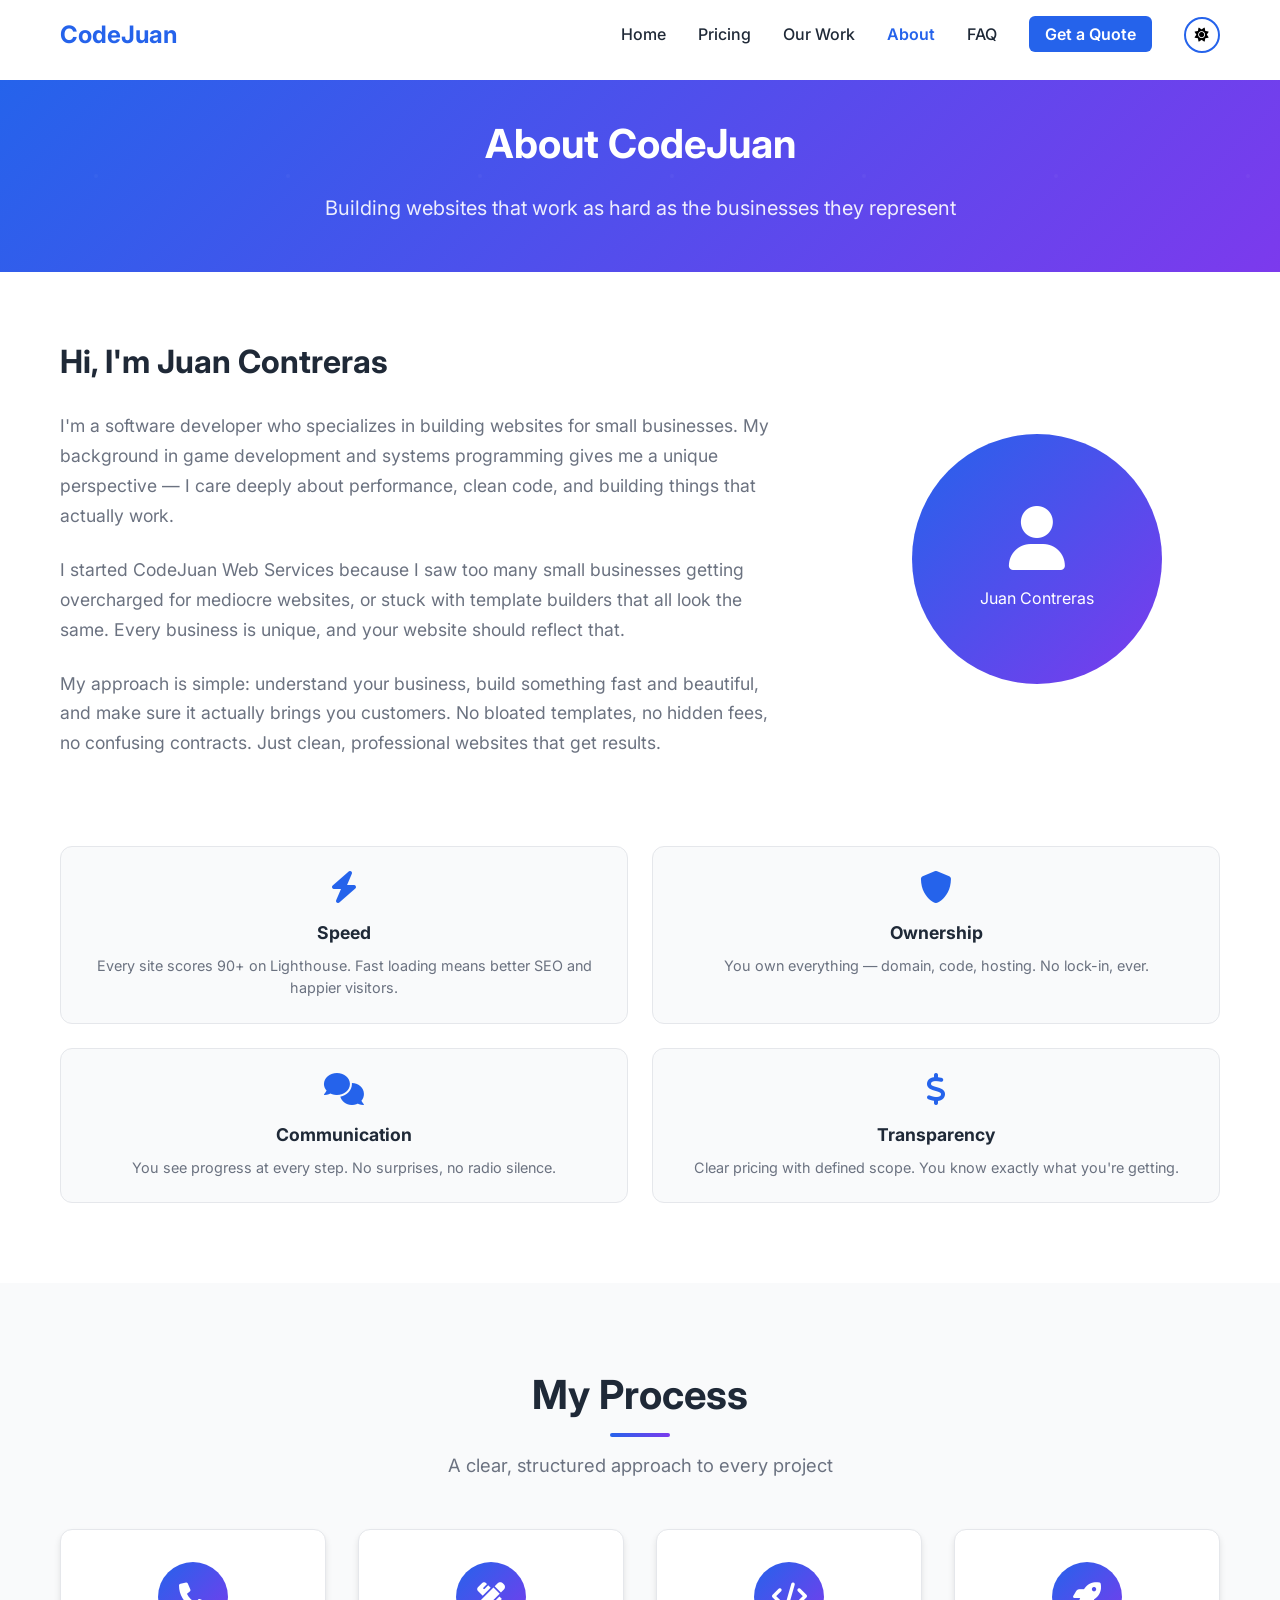
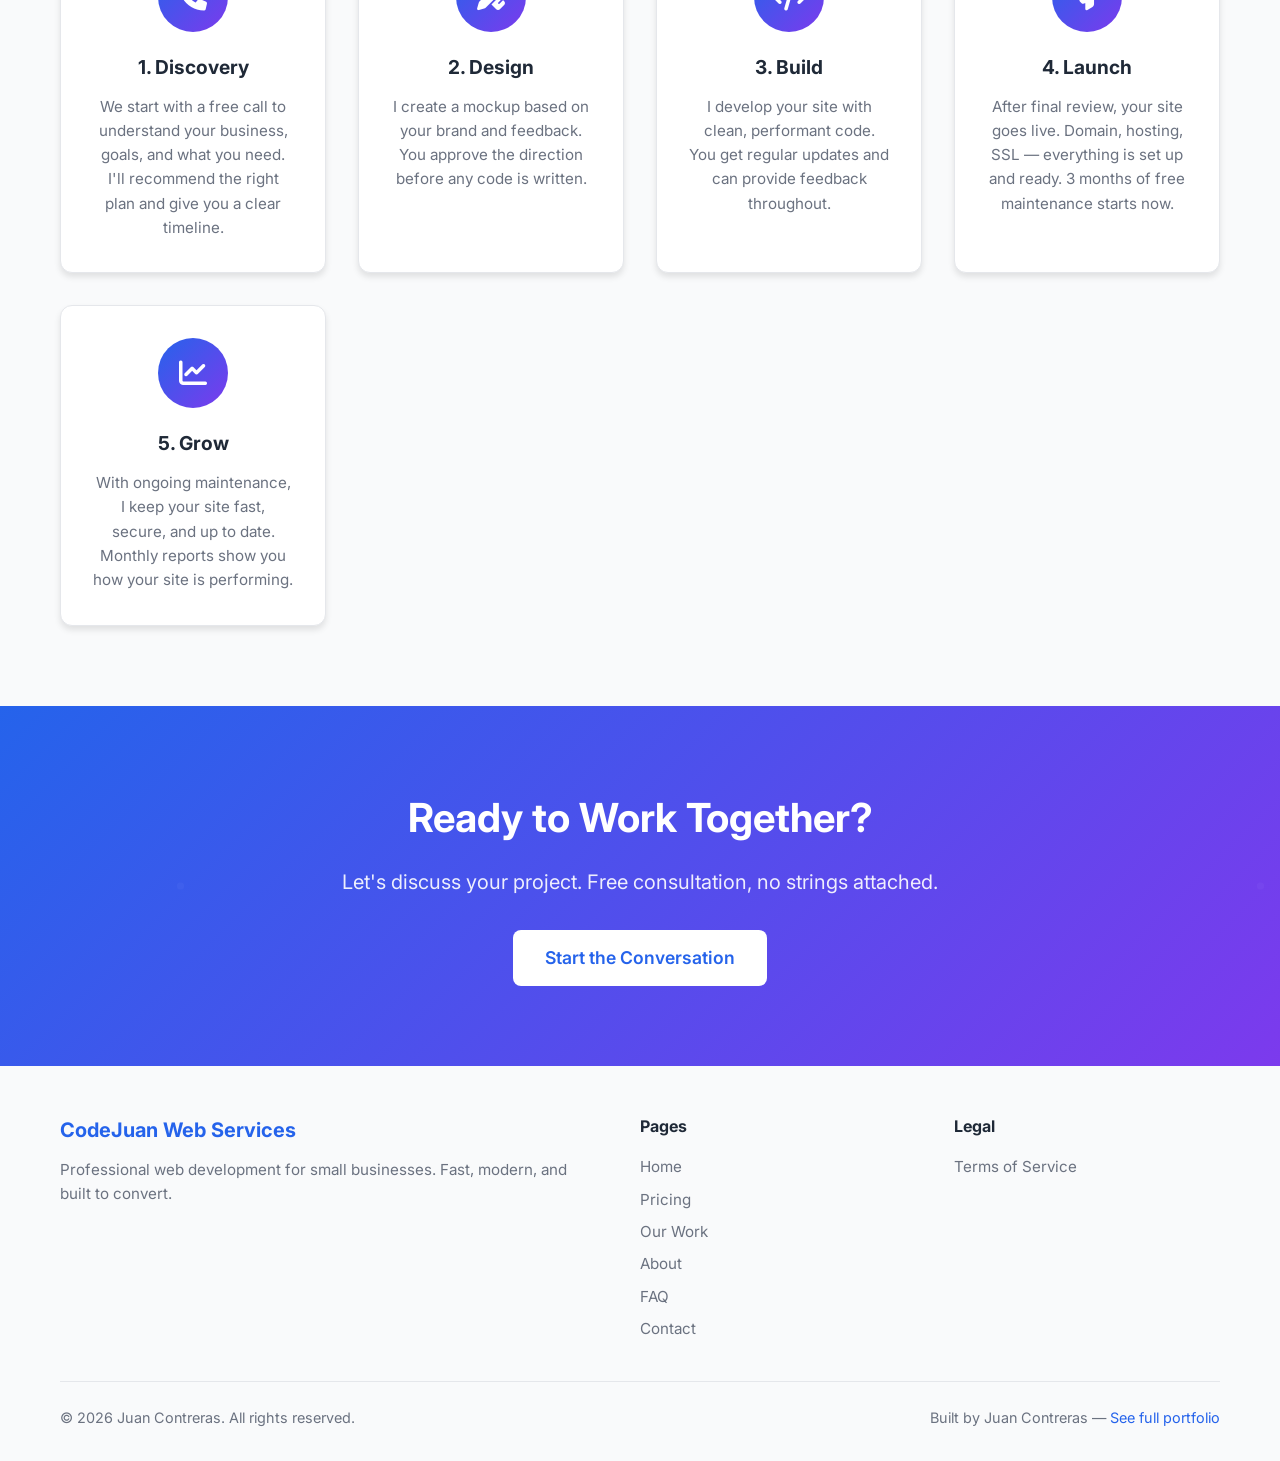
==== about.html @ 4781a5bd "Initial business site: homepage, pricing, work, about, FAQ, contact, terms" ====
<!DOCTYPE html>
<html lang="en">

<head>
    <meta charset="UTF-8">
    <meta name="viewport" content="width=device-width, initial-scale=1.0">
    <title>About - CodeJuan Web Services</title>
    <meta name="description"
        content="Learn about CodeJuan Web Services. Professional web development for small businesses, built with care by Juan Contreras.">

    <link rel="canonical" href="https://services.codejuan.com/about.html">

    <meta property="og:title" content="About - CodeJuan Web Services">
    <meta property="og:description"
        content="Professional web development for small businesses, built with care.">
    <meta property="og:type" content="website">
    <meta property="og:url" content="https://services.codejuan.com/about.html">

    <link rel="stylesheet" href="styles.css">
    <link href="https://fonts.googleapis.com/css2?family=Inter:wght@300;400;500;600;700&display=swap" rel="stylesheet">
    <link rel="stylesheet" href="https://cdnjs.cloudflare.com/ajax/libs/font-awesome/6.0.0/css/all.min.css">
</head>

<body>
    <div class="main-content">
        <!-- Navigation -->
        <nav class="navbar">
            <div class="nav-container">
                <div class="nav-logo">
                    <a href="index.html">CodeJuan</a>
                </div>
                <ul class="nav-menu">
                    <li><a href="index.html" class="nav-link">Home</a></li>
                    <li><a href="pricing.html" class="nav-link">Pricing</a></li>
                    <li><a href="work.html" class="nav-link">Our Work</a></li>
                    <li><a href="about.html" class="nav-link">About</a></li>
                    <li><a href="faq.html" class="nav-link">FAQ</a></li>
                    <li><a href="contact.html" class="nav-link cta-button">Get a Quote</a></li>
                    <li>
                        <div class="theme-selector">
                            <button id="theme-toggle" class="theme-toggle" onclick="toggleTheme()">
                                <i class="fas fa-sun"></i>
                                <i class="fas fa-moon"></i>
                            </button>
                        </div>
                    </li>
                </ul>
                <div class="hamburger">
                    <span class="bar"></span>
                    <span class="bar"></span>
                    <span class="bar"></span>
                </div>
            </div>
        </nav>

        <!-- Hero -->
        <section class="pricing-hero">
            <div class="container">
                <h1 class="pricing-hero-title">About CodeJuan</h1>
                <p class="pricing-hero-subtitle">Building websites that work as hard as the businesses they represent
                </p>
            </div>
        </section>

        <!-- About -->
        <section class="about-section" style="padding-top: 4rem;">
            <div class="container">
                <div class="about-content">
                    <div class="about-text">
                        <h2 style="color: var(--text-color); font-size: 2rem; margin-bottom: 1.5rem;">Hi, I'm Juan
                            Contreras</h2>
                        <p>
                            I'm a software developer who specializes in building websites for small businesses. My
                            background in game development and systems programming gives me a unique perspective &mdash;
                            I care deeply about performance, clean code, and building things that actually work.
                        </p>
                        <p>
                            I started CodeJuan Web Services because I saw too many small businesses getting overcharged
                            for mediocre websites, or stuck with template builders that all look the same. Every business
                            is unique, and your website should reflect that.
                        </p>
                        <p>
                            My approach is simple: understand your business, build something fast and beautiful, and make
                            sure it actually brings you customers. No bloated templates, no hidden fees, no confusing
                            contracts. Just clean, professional websites that get results.
                        </p>
                    </div>
                    <div class="about-image-area">
                        <div class="about-photo">
                            <i class="fas fa-user"></i>
                            <p>Juan Contreras</p>
                        </div>
                    </div>
                </div>

                <!-- Values -->
                <div class="about-values" style="margin-top: 4rem;">
                    <div class="value-card animate-in">
                        <i class="fas fa-bolt"></i>
                        <h4>Speed</h4>
                        <p>Every site scores 90+ on Lighthouse. Fast loading means better SEO and happier visitors.</p>
                    </div>
                    <div class="value-card animate-in">
                        <i class="fas fa-shield-alt"></i>
                        <h4>Ownership</h4>
                        <p>You own everything &mdash; domain, code, hosting. No lock-in, ever.</p>
                    </div>
                    <div class="value-card animate-in">
                        <i class="fas fa-comments"></i>
                        <h4>Communication</h4>
                        <p>You see progress at every step. No surprises, no radio silence.</p>
                    </div>
                    <div class="value-card animate-in">
                        <i class="fas fa-dollar-sign"></i>
                        <h4>Transparency</h4>
                        <p>Clear pricing with defined scope. You know exactly what you're getting.</p>
                    </div>
                </div>
            </div>
        </section>

        <!-- Process -->
        <section class="process-section">
            <div class="container">
                <h2 class="section-title">My Process</h2>
                <p class="section-subtitle">A clear, structured approach to every project</p>

                <div class="process-grid">
                    <div class="process-step animate-in">
                        <div class="step-icon"><i class="fas fa-phone"></i></div>
                        <h3>1. Discovery</h3>
                        <p>We start with a free call to understand your business, goals, and what you need. I'll
                            recommend the right plan and give you a clear timeline.</p>
                    </div>
                    <div class="process-step animate-in">
                        <div class="step-icon"><i class="fas fa-pencil-ruler"></i></div>
                        <h3>2. Design</h3>
                        <p>I create a mockup based on your brand and feedback. You approve the direction before any code
                            is written.</p>
                    </div>
                    <div class="process-step animate-in">
                        <div class="step-icon"><i class="fas fa-code"></i></div>
                        <h3>3. Build</h3>
                        <p>I develop your site with clean, performant code. You get regular updates and can provide
                            feedback throughout.</p>
                    </div>
                    <div class="process-step animate-in">
                        <div class="step-icon"><i class="fas fa-rocket"></i></div>
                        <h3>4. Launch</h3>
                        <p>After final review, your site goes live. Domain, hosting, SSL &mdash; everything is set up
                            and ready. 3 months of free maintenance starts now.</p>
                    </div>
                    <div class="process-step animate-in">
                        <div class="step-icon"><i class="fas fa-chart-line"></i></div>
                        <h3>5. Grow</h3>
                        <p>With ongoing maintenance, I keep your site fast, secure, and up to date. Monthly reports show
                            you how your site is performing.</p>
                    </div>
                </div>
            </div>
        </section>

        <!-- CTA -->
        <section class="cta-section">
            <div class="container">
                <h2>Ready to Work Together?</h2>
                <p>Let's discuss your project. Free consultation, no strings attached.</p>
                <a href="contact.html" class="btn btn-large">Start the Conversation</a>
            </div>
        </section>
    </div>

    <!-- Footer -->
    <footer class="footer">
        <div class="container">
            <div class="footer-grid">
                <div class="footer-brand">
                    <h3>CodeJuan Web Services</h3>
                    <p>Professional web development for small businesses. Fast, modern, and built to convert.</p>
                </div>
                <div class="footer-links">
                    <h4>Pages</h4>
                    <a href="index.html">Home</a>
                    <a href="pricing.html">Pricing</a>
                    <a href="work.html">Our Work</a>
                    <a href="about.html">About</a>
                    <a href="faq.html">FAQ</a>
                    <a href="contact.html">Contact</a>
                </div>
                <div class="footer-links">
                    <h4>Legal</h4>
                    <a href="terms.html">Terms of Service</a>
                </div>
            </div>
            <div class="footer-bottom">
                <p>&copy; 2026 Juan Contreras. All rights reserved.</p>
                <p>Built by Juan Contreras &mdash; <a href="https://codejuan.com" target="_blank">See full
                        portfolio</a></p>
            </div>
        </div>
    </footer>

    <script src="script.js"></script>
</body>

</html>
---- styles.css ----
/* CSS Variables for Theme System */
:root {
    /* Light Theme (Default) */
    --bg-color: #ffffff;
    --bg-color-rgb: 255, 255, 255;
    --text-color: #1f2937;
    --text-light: #6b7280;
    --card-bg: #f9fafb;
    --border-color: #e5e7eb;
    --shadow: rgba(0, 0, 0, 0.1);

    --primary-color: #2563eb;
    --primary-color-rgb: 37, 99, 235;
    --secondary-color: #7c3aed;
    --secondary-color-rgb: 124, 58, 237;
    --hero-bg: linear-gradient(135deg, var(--primary-color), var(--secondary-color));
}

/* Dark Theme */
[data-theme="dark"] {
    --bg-color: #111827;
    --bg-color-rgb: 17, 24, 39;
    --text-color: #f9fafb;
    --text-light: #d1d5db;
    --card-bg: #1f2937;
    --border-color: #374151;
    --shadow: rgba(0, 0, 0, 0.3);

    --primary-color: #3b82f6;
    --primary-color-rgb: 59, 130, 246;
    --secondary-color: #8b5cf6;
    --secondary-color-rgb: 139, 92, 246;
    --hero-bg: linear-gradient(135deg, var(--primary-color), var(--secondary-color));
}

/* Reset and Base */
* {
    margin: 0;
    padding: 0;
    box-sizing: border-box;
}

html {
    scroll-behavior: smooth;
}

body {
    margin: 0;
    padding: 0;
    overflow-x: hidden;
    font-family: 'Inter', sans-serif;
    line-height: 1.6;
    color: var(--text-color);
    background-color: var(--bg-color);
    min-height: 100vh;
    display: flex;
    flex-direction: column;
    transition: background-color 0.3s ease, color 0.3s ease;
}

.main-content {
    flex: 1;
    display: flex;
    flex-direction: column;
}

.container {
    max-width: 1200px;
    margin: 0 auto;
    padding: 0 20px;
}

/* Navigation */
.navbar {
    position: fixed;
    top: 0;
    width: 100%;
    background: var(--bg-color) !important;
    backdrop-filter: blur(10px);
    z-index: 1000;
    padding: 1rem 0;
    transition: all 0.3s ease;
}

.navbar.scrolled {
    box-shadow: 0 2px 20px var(--shadow);
}

.nav-container {
    max-width: 1200px;
    margin: 0 auto;
    padding: 0 20px;
    display: flex;
    justify-content: space-between;
    align-items: center;
}

.nav-logo a {
    font-size: 1.5rem;
    font-weight: 700;
    color: var(--primary-color);
    text-decoration: none;
    transition: color 0.3s ease;
}

.nav-logo a:hover {
    opacity: 0.8;
}

.nav-menu {
    display: flex;
    list-style: none;
    gap: 2rem;
    align-items: center;
}

.nav-link {
    color: var(--text-color);
    text-decoration: none;
    font-weight: 500;
    transition: color 0.3s ease;
    position: relative;
}

.nav-link:hover {
    color: var(--primary-color);
}

.nav-link::after {
    content: '';
    position: absolute;
    width: 0;
    height: 2px;
    bottom: -5px;
    left: 0;
    background-color: var(--primary-color);
    transition: width 0.3s ease;
}

.nav-link:hover::after {
    width: 100%;
}

.nav-link.active {
    color: var(--primary-color);
    font-weight: 600;
}

.cta-button {
    background-color: var(--primary-color) !important;
    color: white !important;
    padding: 0.5rem 1rem !important;
    border-radius: 6px !important;
    font-weight: 600 !important;
    transition: all 0.3s ease !important;
}

.cta-button:hover {
    opacity: 0.9 !important;
    transform: translateY(-1px) !important;
}

.cta-button::after {
    display: none !important;
}

.hamburger {
    display: none;
    flex-direction: column;
    cursor: pointer;
}

.bar {
    width: 25px;
    height: 3px;
    background-color: var(--text-color);
    margin: 3px 0;
    transition: 0.3s;
}

/* Theme Toggle */
.theme-selector {
    position: relative;
}

.theme-toggle {
    background: none;
    border: 2px solid var(--primary-color);
    border-radius: 50%;
    width: 36px;
    height: 36px;
    display: flex;
    align-items: center;
    justify-content: center;
    cursor: pointer;
    transition: all 0.3s ease;
    position: relative;
    overflow: hidden;
}

.theme-toggle:hover {
    background: var(--primary-color);
    color: white;
    transform: scale(1.1);
}

.theme-toggle i {
    position: absolute;
    transition: all 0.3s ease;
    font-size: 14px;
}

.theme-toggle .fa-sun { opacity: 1; }
.theme-toggle .fa-moon { opacity: 0; }

[data-theme="dark"] .theme-toggle .fa-sun { opacity: 0; }
[data-theme="dark"] .theme-toggle .fa-moon { opacity: 1; }

/* Buttons */
.btn {
    padding: 12px 24px;
    border-radius: 8px;
    text-decoration: none;
    font-weight: 600;
    transition: all 0.3s ease;
    display: inline-block;
    border: 2px solid transparent;
    cursor: pointer;
    font-size: 1rem;
}

.btn-primary {
    background-color: var(--primary-color);
    color: white;
}

.btn-primary:hover {
    opacity: 0.9;
    transform: translateY(-2px);
    box-shadow: 0 10px 25px rgba(var(--primary-color-rgb), 0.3);
}

.btn-secondary {
    background-color: transparent;
    color: white;
    border-color: white;
}

.btn-secondary:hover {
    background-color: white;
    color: #1f2937;
    transform: translateY(-2px);
}

.btn-outline {
    background-color: transparent;
    color: var(--primary-color);
    border: 2px solid var(--primary-color);
}

.btn-outline:hover {
    background-color: var(--primary-color);
    color: white;
}

.btn-large {
    padding: 16px 32px;
    font-size: 1.1rem;
}

/* Hero Section */
.hero {
    background: var(--hero-bg);
    color: white;
    padding: 140px 0 100px 0;
    min-height: 80vh;
    display: flex;
    align-items: center;
    position: relative;
    overflow: hidden;
}

.hero::before {
    content: '';
    position: absolute;
    top: 0;
    left: 0;
    right: 0;
    bottom: 0;
    background: url('data:image/svg+xml,<svg xmlns="http://www.w3.org/2000/svg" viewBox="0 0 100 100"><defs><pattern id="grain" width="100" height="100" patternUnits="userSpaceOnUse"><circle cx="50" cy="50" r="1" fill="white" opacity="0.1"/></pattern></defs><rect width="100" height="100" fill="url(%23grain)"/></svg>');
    opacity: 0.3;
}

.hero-container {
    max-width: 1200px;
    margin: 0 auto;
    padding: 0 20px;
    display: grid;
    grid-template-columns: 1fr 1fr;
    gap: 4rem;
    align-items: center;
    position: relative;
    z-index: 1;
}

.hero-title {
    font-size: 3.5rem;
    font-weight: 700;
    margin-bottom: 1rem;
    line-height: 1.2;
}

.hero-subtitle {
    font-size: 1.3rem;
    margin-bottom: 2rem;
    color: rgba(255, 255, 255, 0.9);
    line-height: 1.7;
}

.hero-buttons {
    display: flex;
    gap: 1rem;
    flex-wrap: wrap;
}

.hero-stats {
    display: flex;
    gap: 2rem;
    margin-top: 2rem;
}

.hero-stat {
    text-align: center;
}

.hero-stat .stat-number {
    font-size: 2rem;
    font-weight: 700;
    display: block;
}

.hero-stat .stat-label {
    font-size: 0.9rem;
    opacity: 0.8;
}

.hero-image {
    display: flex;
    justify-content: center;
    align-items: center;
}

.hero-visual {
    width: 350px;
    height: 250px;
    background: rgba(255, 255, 255, 0.1);
    border-radius: 16px;
    padding: 2rem;
    backdrop-filter: blur(10px);
    border: 1px solid rgba(255, 255, 255, 0.2);
    display: flex;
    flex-direction: column;
    justify-content: center;
    gap: 1rem;
}

.code-line {
    height: 4px;
    background: linear-gradient(90deg, #fbbf24, #f59e0b);
    border-radius: 2px;
    animation: codeTyping 2s ease-in-out infinite;
}

.code-line:nth-child(1) { width: 80%; animation-delay: 0s; }
.code-line:nth-child(2) { width: 60%; animation-delay: 0.5s; }
.code-line:nth-child(3) { width: 90%; animation-delay: 1s; }
.code-line:nth-child(4) { width: 70%; animation-delay: 1.5s; }

@keyframes codeTyping {
    0%, 100% { opacity: 0.3; }
    50% { opacity: 1; }
}

/* Section Styles */
section {
    padding: 5rem 0;
}

.section-title {
    font-size: 2.5rem;
    font-weight: 700;
    text-align: center;
    margin-bottom: 1rem;
    color: var(--text-color);
    position: relative;
}

.section-title::after {
    content: '';
    position: absolute;
    bottom: -10px;
    left: 50%;
    transform: translateX(-50%);
    width: 60px;
    height: 4px;
    background: linear-gradient(90deg, var(--primary-color), var(--secondary-color));
    border-radius: 2px;
}

.section-subtitle {
    text-align: center;
    font-size: 1.15rem;
    color: var(--text-light);
    margin-bottom: 3rem;
    max-width: 600px;
    margin-left: auto;
    margin-right: auto;
    margin-top: 1.5rem;
}

/* How It Works */
.how-it-works {
    background-color: var(--card-bg);
}

.steps-grid {
    display: grid;
    grid-template-columns: repeat(auto-fit, minmax(250px, 1fr));
    gap: 2rem;
    margin-top: 2rem;
}

.step {
    text-align: center;
    padding: 2rem;
    background: var(--bg-color);
    border-radius: 12px;
    border: 1px solid var(--border-color);
    box-shadow: 0 4px 6px var(--shadow);
    transition: transform 0.3s ease;
}

.step:hover {
    transform: translateY(-5px);
}

.step-number {
    width: 60px;
    height: 60px;
    background: linear-gradient(135deg, var(--primary-color), var(--secondary-color));
    color: white;
    border-radius: 50%;
    display: flex;
    align-items: center;
    justify-content: center;
    font-size: 1.5rem;
    font-weight: 700;
    margin: 0 auto 1rem;
}

.step h3 {
    color: var(--text-color);
    margin-bottom: 1rem;
    font-size: 1.25rem;
}

.step p {
    color: var(--text-light);
    line-height: 1.6;
}

/* Quick Pricing Overview */
.pricing-overview {
    background-color: var(--bg-color);
}

.pricing-cards {
    display: grid;
    grid-template-columns: repeat(auto-fit, minmax(280px, 1fr));
    gap: 2rem;
}

.pricing-card {
    background: var(--card-bg);
    border-radius: 16px;
    padding: 2rem;
    box-shadow: 0 4px 15px var(--shadow);
    border: 2px solid var(--border-color);
    transition: all 0.3s ease;
    position: relative;
    text-align: center;
}

.pricing-card:hover {
    transform: translateY(-5px);
    box-shadow: 0 15px 35px var(--shadow);
}

.pricing-card.featured {
    border-color: var(--primary-color);
    transform: scale(1.02);
}

.pricing-card.featured:hover {
    transform: scale(1.02) translateY(-5px);
}

.plan-badge {
    position: absolute;
    top: -12px;
    left: 50%;
    transform: translateX(-50%);
    background: var(--primary-color);
    color: white;
    padding: 0.4rem 1.25rem;
    border-radius: 25px;
    font-size: 0.85rem;
    font-weight: 600;
}

.pricing-card h3 {
    font-size: 1.5rem;
    font-weight: 700;
    color: var(--text-color);
    margin-bottom: 0.5rem;
}

.pricing-card .price {
    font-size: 2.5rem;
    font-weight: 700;
    color: var(--primary-color);
    margin-bottom: 0.25rem;
}

.pricing-card .price-note {
    font-size: 0.9rem;
    color: var(--text-light);
    margin-bottom: 1.5rem;
}

.pricing-card .features-list {
    list-style: none;
    padding: 0;
    margin: 0 0 2rem 0;
    text-align: left;
}

.pricing-card .features-list li {
    display: flex;
    align-items: flex-start;
    gap: 0.75rem;
    margin-bottom: 0.75rem;
    color: var(--text-light);
    line-height: 1.5;
    font-size: 0.95rem;
}

.pricing-card .features-list i {
    color: var(--primary-color);
    font-size: 0.875rem;
    margin-top: 0.2rem;
    flex-shrink: 0;
}

.pricing-card .btn {
    width: 100%;
    text-align: center;
}

.ownership-note {
    text-align: center;
    font-size: 0.95rem;
    color: var(--text-light);
    margin-top: 2rem;
    font-style: italic;
}

/* Testimonials */
.testimonials {
    background-color: var(--card-bg);
}

.testimonials-grid {
    display: grid;
    grid-template-columns: repeat(auto-fit, minmax(300px, 1fr));
    gap: 2rem;
}

.testimonial-card {
    background: var(--bg-color);
    padding: 2rem;
    border-radius: 12px;
    box-shadow: 0 4px 6px var(--shadow);
    border: 1px solid var(--border-color);
    transition: all 0.3s ease;
}

.testimonial-card:hover {
    transform: translateY(-5px);
    box-shadow: 0 20px 40px var(--shadow);
}

.testimonial-content {
    margin-bottom: 1.5rem;
}

.testimonial-content p {
    font-size: 1.05rem;
    line-height: 1.7;
    color: var(--text-light);
    font-style: italic;
    position: relative;
    padding-left: 1rem;
}

.testimonial-content p::before {
    content: '\201C';
    font-size: 3rem;
    color: var(--primary-color);
    position: absolute;
    top: -10px;
    left: -10px;
    font-family: serif;
}

.testimonial-author {
    display: flex;
    align-items: center;
    gap: 1rem;
}

.author-info h4 {
    color: var(--text-color);
    font-weight: 600;
    margin-bottom: 0.25rem;
}

.author-info span {
    color: var(--text-light);
    font-size: 0.9rem;
}

/* CTA Section */
.cta-section {
    background: var(--hero-bg);
    color: white;
    padding: 5rem 0;
    text-align: center;
    position: relative;
    overflow: hidden;
}

.cta-section::before {
    content: '';
    position: absolute;
    top: 0; left: 0; right: 0; bottom: 0;
    background: url('data:image/svg+xml,<svg xmlns="http://www.w3.org/2000/svg" viewBox="0 0 100 100"><defs><pattern id="grain" width="100" height="100" patternUnits="userSpaceOnUse"><circle cx="50" cy="50" r="1" fill="white" opacity="0.1"/></pattern></defs><rect width="100" height="100" fill="url(%23grain)"/></svg>');
    opacity: 0.3;
}

.cta-section .container {
    position: relative;
    z-index: 1;
}

.cta-section h2 {
    font-size: 2.5rem;
    font-weight: 700;
    margin-bottom: 1rem;
}

.cta-section p {
    font-size: 1.25rem;
    margin-bottom: 2rem;
    opacity: 0.9;
}

.cta-section .btn {
    background: white;
    color: var(--primary-color);
    border: none;
    font-size: 1.1rem;
    padding: 14px 32px;
}

.cta-section .btn:hover {
    background: rgba(255, 255, 255, 0.9);
    transform: translateY(-2px);
}

/* Projects Grid */
.projects-showcase {
    background-color: var(--bg-color);
}

.projects-grid {
    display: grid;
    grid-template-columns: repeat(auto-fit, minmax(350px, 1fr));
    gap: 2rem;
}

.project-card {
    background: var(--card-bg);
    border-radius: 12px;
    overflow: hidden;
    box-shadow: 0 4px 6px var(--shadow);
    transition: all 0.3s ease;
    border: 1px solid var(--border-color);
}

.project-card:hover {
    transform: translateY(-5px);
    box-shadow: 0 20px 40px var(--shadow);
}

.project-image {
    height: 200px;
    background: linear-gradient(135deg, var(--primary-color), var(--secondary-color));
    display: flex;
    align-items: center;
    justify-content: center;
}

.project-placeholder {
    color: white;
    font-size: 3rem;
}

.project-content {
    padding: 1.5rem;
}

.project-title {
    font-size: 1.5rem;
    font-weight: 600;
    margin-bottom: 1rem;
    color: var(--text-color);
}

.project-description {
    color: var(--text-light);
    margin-bottom: 1.5rem;
    line-height: 1.6;
}

.project-tech {
    display: flex;
    flex-wrap: wrap;
    gap: 0.5rem;
    margin-bottom: 1.5rem;
}

.tech-tag {
    background-color: var(--bg-color);
    color: var(--primary-color);
    padding: 0.25rem 0.75rem;
    border-radius: 20px;
    font-size: 0.875rem;
    font-weight: 500;
    border: 1px solid var(--border-color);
}

.project-links {
    display: flex;
    gap: 1rem;
}

.project-link {
    color: var(--primary-color);
    text-decoration: none;
    font-weight: 500;
    display: flex;
    align-items: center;
    gap: 0.5rem;
    transition: color 0.3s ease;
}

.project-link:hover {
    opacity: 0.8;
}

/* Contact Section */
.contact {
    background-color: var(--bg-color);
}

.contact-content {
    display: grid;
    grid-template-columns: 1fr 1fr;
    gap: 4rem;
}

.contact-info h3 {
    font-size: 1.5rem;
    font-weight: 600;
    margin-bottom: 1rem;
    color: var(--text-color);
}

.contact-info p {
    color: var(--text-light);
    margin-bottom: 2rem;
    line-height: 1.7;
}

.contact-methods {
    display: flex;
    flex-direction: column;
    gap: 1rem;
}

.contact-method {
    display: flex;
    align-items: center;
    gap: 1rem;
    padding: 1rem;
    background-color: var(--card-bg);
    border-radius: 8px;
    transition: all 0.3s ease;
}

.contact-method:hover {
    background-color: var(--border-color);
}

.contact-method i {
    font-size: 1.25rem;
    color: var(--primary-color);
    width: 24px;
}

.contact-method a {
    color: var(--primary-color);
    text-decoration: none;
}

.contact-method a:hover {
    text-decoration: underline;
}

.contact-form {
    background: var(--card-bg);
    padding: 2rem;
    border-radius: 12px;
    box-shadow: 0 4px 6px var(--shadow);
    border: 1px solid var(--border-color);
}

.form-group {
    margin-bottom: 1.5rem;
}

.form-group label {
    display: block;
    margin-bottom: 0.5rem;
    color: var(--text-color);
    font-weight: 500;
}

.form-group input,
.form-group textarea,
.form-group select {
    width: 100%;
    padding: 0.75rem;
    border: 2px solid var(--border-color);
    border-radius: 8px;
    font-size: 1rem;
    transition: border-color 0.3s ease;
    font-family: inherit;
    background-color: var(--bg-color);
    color: var(--text-color);
}

.form-group input:focus,
.form-group textarea:focus,
.form-group select:focus {
    outline: none;
    border-color: var(--primary-color);
}

.form-group textarea {
    resize: vertical;
    min-height: 120px;
}

/* Full Pricing Page Styles */
.pricing-hero {
    padding: 2rem 0 3rem 0;
    background: var(--hero-bg);
    text-align: center;
    margin-top: 80px;
    position: relative;
    overflow: hidden;
}

.pricing-hero::before {
    content: '';
    position: absolute;
    top: 0; left: 0; right: 0; bottom: 0;
    background: url('data:image/svg+xml,<svg xmlns="http://www.w3.org/2000/svg" viewBox="0 0 100 100"><defs><pattern id="grain" width="100" height="100" patternUnits="userSpaceOnUse"><circle cx="50" cy="50" r="1" fill="white" opacity="0.1"/></pattern></defs><rect width="100" height="100" fill="url(%23grain)"/></svg>');
    opacity: 0.3;
}

.pricing-hero .container {
    position: relative;
    z-index: 1;
}

.pricing-hero-title {
    font-size: 2.5rem;
    font-weight: 700;
    color: white;
    margin-bottom: 1rem;
}

.pricing-hero-subtitle {
    font-size: 1.25rem;
    color: rgba(255, 255, 255, 0.9);
    font-weight: 400;
}

/* Pricing Comparison Table */
.pricing-comparison {
    padding: 4rem 0;
    background: var(--card-bg);
}

.pricing-table-container {
    overflow-x: auto;
    margin: 2rem 0;
    padding: 2rem 0 0 0;
    border-radius: 12px;
    box-shadow: 0 8px 32px var(--shadow);
    background: var(--bg-color);
}

.pricing-table {
    width: 100%;
    border-collapse: collapse;
    background: var(--bg-color);
    border-radius: 12px;
    overflow: hidden;
    font-size: 0.9rem;
    table-layout: fixed;
}

.pricing-table caption {
    margin-bottom: 1.5rem;
    font-size: 0.9rem;
    color: var(--text-light);
    text-align: center;
    padding: 0 1rem;
}

.pricing-table th,
.pricing-table td {
    padding: 0.75rem;
    text-align: left;
    border-bottom: 1px solid var(--border-color);
}

.pricing-table th {
    background: var(--card-bg);
    font-weight: 600;
    color: var(--text-color);
}

.pricing-table .feature-column {
    width: 20%;
    background: var(--card-bg);
    font-weight: 600;
    color: var(--text-color);
}

.pricing-table .plan-column {
    width: 16%;
    text-align: center;
    vertical-align: top;
}

.pricing-table .plan-column.featured {
    background: var(--card-bg);
    border: 2px solid var(--primary-color);
    position: relative;
}

.plan-header {
    padding: 0.75rem 0;
    margin-top: 1rem;
}

.plan-header .plan-name {
    font-size: 1.3rem;
    font-weight: 700;
    color: var(--text-color);
    margin-bottom: 0.5rem;
}

.plan-header .plan-price {
    font-size: 1.75rem;
    font-weight: 700;
    color: var(--primary-color);
    margin-bottom: 0.25rem;
}

.plan-header .plan-description {
    color: var(--text-light);
    font-size: 0.85rem;
    margin: 0;
}

.scope-note {
    display: block;
    font-size: 0.8rem;
    color: var(--text-light);
    margin-top: 0.5rem;
    font-style: italic;
    line-height: 1.4;
}

.feature-row {
    transition: background-color 0.2s ease;
}

.feature-row:hover {
    background: var(--card-bg);
}

.feature-name {
    font-weight: 500;
    color: var(--text-color);
    background: var(--card-bg);
}

.feature-check {
    text-align: center;
    color: var(--primary-color);
    font-size: 1.2rem;
}

.feature-x {
    text-align: center;
    color: #dc2626;
    font-size: 1.2rem;
}

.feature-value {
    text-align: center;
    color: var(--text-light);
    font-weight: 500;
}

.action-row {
    background: var(--card-bg);
}

.action-cell {
    text-align: center;
    padding: 1.5rem 1rem;
}

.action-cell .btn {
    min-width: 120px;
}

/* Maintenance Section */
.maintenance-section {
    margin-top: 4rem;
    padding-top: 3rem;
    border-top: 2px solid var(--border-color);
}

.maintenance-title {
    text-align: center;
    font-size: 2rem;
    font-weight: 700;
    color: var(--text-color);
    margin-bottom: 0.5rem;
}

.maintenance-subtitle {
    text-align: center;
    color: var(--text-light);
    margin-bottom: 2rem;
    font-size: 1rem;
}

.maintenance-grid {
    display: grid;
    grid-template-columns: repeat(auto-fit, minmax(250px, 1fr));
    gap: 2rem;
}

.maintenance-card {
    background: var(--bg-color);
    border-radius: 12px;
    padding: 2rem;
    box-shadow: 0 4px 15px var(--shadow);
    border: 1px solid var(--border-color);
    transition: all 0.3s ease;
}

.maintenance-card:hover {
    transform: translateY(-3px);
    box-shadow: 0 8px 25px var(--shadow);
}

.maintenance-card.featured {
    border-color: var(--primary-color);
}

.maintenance-card h4 {
    color: var(--text-color);
    font-size: 1.25rem;
    font-weight: 600;
    margin-bottom: 0.25rem;
}

.maintenance-card .paired-with {
    font-size: 0.85rem;
    color: var(--text-light);
    margin-bottom: 1rem;
}

.maintenance-price {
    font-size: 2rem;
    font-weight: 700;
    color: var(--primary-color);
    margin-bottom: 1.5rem;
}

.maintenance-card ul {
    list-style: none;
    padding: 0;
    margin: 0;
}

.maintenance-card li {
    display: flex;
    align-items: center;
    gap: 0.75rem;
    margin-bottom: 0.75rem;
    color: var(--text-light);
    font-size: 0.95rem;
}

.maintenance-card i {
    color: var(--primary-color);
    font-size: 0.875rem;
    flex-shrink: 0;
}

/* Add-ons Section */
.addons-section {
    margin-top: 4rem;
    padding-top: 3rem;
    border-top: 2px solid var(--border-color);
}

.addons-title {
    text-align: center;
    color: var(--text-color);
    margin-bottom: 2rem;
    font-size: 2rem;
    font-weight: 700;
}

.addons-grid {
    display: grid;
    grid-template-columns: repeat(auto-fit, minmax(280px, 1fr));
    gap: 1.5rem;
}

.addon-item {
    background: var(--bg-color);
    padding: 1.5rem;
    border-radius: 8px;
    border: 1px solid var(--border-color);
    text-align: center;
    transition: transform 0.2s ease, box-shadow 0.2s ease;
}

.addon-item:hover {
    transform: translateY(-2px);
    box-shadow: 0 8px 25px var(--shadow);
}

.addon-item h4 {
    color: var(--text-color);
    margin-bottom: 0.5rem;
    font-size: 1.1rem;
}

.addon-price {
    color: var(--primary-color);
    font-size: 1.25rem;
    font-weight: 700;
    margin-bottom: 0.75rem;
}

.addon-item p {
    color: var(--text-light);
    font-size: 0.9rem;
    line-height: 1.5;
}

/* FAQ Section */
.faq-section {
    background-color: var(--card-bg);
}

.faq-grid {
    display: grid;
    grid-template-columns: repeat(auto-fit, minmax(400px, 1fr));
    gap: 2rem;
}

.faq-item {
    background: var(--bg-color);
    border-radius: 12px;
    padding: 2rem;
    box-shadow: 0 4px 15px var(--shadow);
    border: 1px solid var(--border-color);
}

.faq-item h4 {
    color: var(--text-color);
    font-size: 1.125rem;
    font-weight: 600;
    margin-bottom: 1rem;
}

.faq-item p {
    color: var(--text-light);
    line-height: 1.6;
    margin: 0;
}

/* About Page */
.about-section {
    background-color: var(--bg-color);
}

.about-content {
    display: grid;
    grid-template-columns: 2fr 1fr;
    gap: 4rem;
    align-items: center;
}

.about-text p {
    font-size: 1.1rem;
    margin-bottom: 1.5rem;
    color: var(--text-light);
    line-height: 1.7;
}

.about-values {
    display: grid;
    grid-template-columns: 1fr 1fr;
    gap: 1.5rem;
    margin-top: 2rem;
}

.value-card {
    padding: 1.5rem;
    background: var(--card-bg);
    border-radius: 12px;
    border: 1px solid var(--border-color);
    text-align: center;
}

.value-card i {
    font-size: 2rem;
    color: var(--primary-color);
    margin-bottom: 1rem;
}

.value-card h4 {
    color: var(--text-color);
    margin-bottom: 0.5rem;
    font-size: 1.1rem;
}

.value-card p {
    color: var(--text-light);
    font-size: 0.9rem;
    line-height: 1.5;
}

.about-image-area {
    display: flex;
    justify-content: center;
}

.about-photo {
    width: 250px;
    height: 250px;
    background: linear-gradient(135deg, var(--primary-color), var(--secondary-color));
    border-radius: 50%;
    display: flex;
    flex-direction: column;
    align-items: center;
    justify-content: center;
    color: white;
    text-align: center;
}

.about-photo i {
    font-size: 4rem;
    margin-bottom: 1rem;
}

/* Process Section */
.process-section {
    background-color: var(--card-bg);
}

.process-grid {
    display: grid;
    grid-template-columns: repeat(auto-fit, minmax(250px, 1fr));
    gap: 2rem;
}

.process-step {
    text-align: center;
    padding: 2rem;
    background: var(--bg-color);
    border-radius: 12px;
    border: 1px solid var(--border-color);
    box-shadow: 0 4px 6px var(--shadow);
    position: relative;
}

.process-step .step-icon {
    width: 70px;
    height: 70px;
    background: linear-gradient(135deg, var(--primary-color), var(--secondary-color));
    color: white;
    border-radius: 50%;
    display: flex;
    align-items: center;
    justify-content: center;
    font-size: 1.75rem;
    margin: 0 auto 1.25rem;
}

.process-step h3 {
    color: var(--text-color);
    margin-bottom: 0.75rem;
    font-size: 1.2rem;
}

.process-step p {
    color: var(--text-light);
    line-height: 1.6;
    font-size: 0.95rem;
}

/* Payment Terms */
.payment-terms {
    background: var(--bg-color);
    padding: 2rem;
    border-radius: 12px;
    border: 1px solid var(--border-color);
    margin-top: 3rem;
}

.payment-terms h3 {
    color: var(--text-color);
    margin-bottom: 1rem;
    font-size: 1.25rem;
}

.payment-terms ul {
    list-style: none;
    padding: 0;
}

.payment-terms li {
    display: flex;
    align-items: flex-start;
    gap: 0.75rem;
    margin-bottom: 0.75rem;
    color: var(--text-light);
    line-height: 1.5;
}

.payment-terms li i {
    color: var(--primary-color);
    margin-top: 0.2rem;
    flex-shrink: 0;
}

/* Terms Page */
.terms-section {
    background-color: var(--bg-color);
    padding-top: 120px;
}

.terms-content {
    max-width: 800px;
    margin: 0 auto;
}

.terms-content h2 {
    color: var(--text-color);
    font-size: 1.75rem;
    margin: 2rem 0 1rem;
    padding-bottom: 0.5rem;
    border-bottom: 2px solid var(--border-color);
}

.terms-content h3 {
    color: var(--text-color);
    font-size: 1.25rem;
    margin: 1.5rem 0 0.75rem;
}

.terms-content p {
    color: var(--text-light);
    line-height: 1.7;
    margin-bottom: 1rem;
}

.terms-content ul {
    color: var(--text-light);
    margin-bottom: 1rem;
    padding-left: 1.5rem;
}

.terms-content li {
    margin-bottom: 0.5rem;
    line-height: 1.6;
}

.terms-content blockquote {
    border-left: 4px solid var(--primary-color);
    padding: 1rem 1.5rem;
    margin: 1.5rem 0;
    background: var(--card-bg);
    border-radius: 0 8px 8px 0;
    color: var(--text-color);
    font-style: italic;
}

.terms-content .last-updated {
    color: var(--text-light);
    font-style: italic;
    margin-bottom: 2rem;
}

/* Sticky CTA */
.sticky-cta {
    position: fixed;
    bottom: 0;
    left: 0;
    right: 0;
    background: var(--bg-color);
    border-top: 1px solid var(--border-color);
    box-shadow: 0 -4px 12px var(--shadow);
    z-index: 1000;
    padding: 1rem 0;
    transform: translateY(100%);
    transition: transform 0.3s ease;
}

.sticky-cta.show {
    transform: translateY(0);
}

.sticky-cta-content {
    display: flex;
    align-items: center;
    justify-content: space-between;
    gap: 1rem;
}

.sticky-cta span {
    color: var(--text-color);
    font-weight: 500;
}

.sticky-cta .btn {
    flex-shrink: 0;
    padding: 0.75rem 1.5rem;
    font-size: 0.9rem;
}

/* Footer */
.footer {
    background-color: var(--card-bg);
    color: var(--text-color);
    padding: 3rem 0 2rem;
    margin-top: auto;
}

.footer-grid {
    display: grid;
    grid-template-columns: 2fr 1fr 1fr;
    gap: 3rem;
    margin-bottom: 2rem;
}

.footer-brand h3 {
    color: var(--primary-color);
    font-size: 1.25rem;
    margin-bottom: 0.75rem;
}

.footer-brand p {
    color: var(--text-light);
    line-height: 1.6;
    font-size: 0.95rem;
}

.footer-links h4 {
    color: var(--text-color);
    margin-bottom: 1rem;
    font-size: 1rem;
}

.footer-links a {
    display: block;
    color: var(--text-light);
    text-decoration: none;
    margin-bottom: 0.5rem;
    transition: color 0.3s ease;
    font-size: 0.95rem;
}

.footer-links a:hover {
    color: var(--primary-color);
}

.footer-bottom {
    border-top: 1px solid var(--border-color);
    padding-top: 1.5rem;
    display: flex;
    justify-content: space-between;
    align-items: center;
    flex-wrap: wrap;
    gap: 1rem;
}

.footer-bottom p {
    color: var(--text-light);
    font-size: 0.9rem;
}

.footer-bottom a {
    color: var(--primary-color);
    text-decoration: none;
}

.footer-bottom a:hover {
    text-decoration: underline;
}

/* Notification */
.notification {
    position: fixed;
    top: 20px;
    right: 20px;
    color: white;
    padding: 1rem 1.5rem;
    border-radius: 8px;
    box-shadow: 0 10px 25px rgba(0, 0, 0, 0.15);
    z-index: 10000;
    transform: translateX(100%);
    transition: transform 0.3s ease;
    max-width: 400px;
}

.notification.show {
    transform: translateX(0);
}

.notification-content {
    display: flex;
    align-items: center;
    justify-content: space-between;
    gap: 1rem;
}

.notification-close {
    background: none;
    border: none;
    color: white;
    font-size: 1.5rem;
    cursor: pointer;
    padding: 0;
    line-height: 1;
}

/* Animations */
@keyframes fadeInUp {
    from { opacity: 0; transform: translateY(30px); }
    to { opacity: 1; transform: translateY(0); }
}

.animate-in {
    opacity: 0;
    transform: translateY(30px);
    transition: opacity 0.6s ease, transform 0.6s ease;
}

.animate-in.visible {
    opacity: 1;
    transform: translateY(0);
}

/* Focus States */
.btn:focus,
.nav-link:focus,
.project-link:focus {
    outline: 2px solid var(--primary-color);
    outline-offset: 2px;
}

/* Responsive */
@media (max-width: 768px) {
    .hamburger {
        display: flex;
    }

    .nav-menu {
        position: fixed;
        left: -100%;
        top: 70px;
        flex-direction: column;
        background-color: var(--bg-color);
        width: 100%;
        text-align: center;
        transition: 0.3s;
        box-shadow: 0 10px 27px var(--shadow);
        padding: 2rem 0;
    }

    .nav-menu.active {
        left: 0;
    }

    .nav-menu li {
        margin: 1rem 0;
    }

    .hero-container {
        grid-template-columns: 1fr;
        text-align: center;
        gap: 2rem;
    }

    .hero-title {
        font-size: 2.5rem;
    }

    .hero-buttons {
        justify-content: center;
    }

    .hero-stats {
        justify-content: center;
    }

    .contact-content {
        grid-template-columns: 1fr;
        gap: 2rem;
    }

    .about-content {
        grid-template-columns: 1fr;
        gap: 2rem;
    }

    .about-values {
        grid-template-columns: 1fr;
    }

    .footer-grid {
        grid-template-columns: 1fr;
        gap: 2rem;
    }

    .footer-bottom {
        flex-direction: column;
        text-align: center;
    }

    .projects-grid {
        grid-template-columns: 1fr;
    }

    .pricing-cards {
        grid-template-columns: 1fr;
    }

    .pricing-card.featured {
        transform: none;
    }

    .testimonials-grid {
        grid-template-columns: 1fr;
    }

    .maintenance-grid {
        grid-template-columns: 1fr;
    }

    .faq-grid {
        grid-template-columns: 1fr;
    }

    .steps-grid {
        grid-template-columns: 1fr;
    }

    .process-grid {
        grid-template-columns: 1fr;
    }

    .pricing-hero {
        padding: 1.5rem 0 2rem 0;
        margin-top: 70px;
    }

    .pricing-hero-title {
        font-size: 2rem;
    }

    .pricing-table-container {
        font-size: 0.85rem;
    }
}

@media (max-width: 480px) {
    .hero-title {
        font-size: 2rem;
    }

    .section-title {
        font-size: 2rem;
    }

    .hero-buttons {
        flex-direction: column;
        align-items: center;
    }

    .btn {
        width: 100%;
        max-width: 250px;
        text-align: center;
    }

    .pricing-table th,
    .pricing-table td {
        padding: 0.5rem 0.25rem;
    }

    .plan-header .plan-name {
        font-size: 1rem;
    }

    .plan-header .plan-price {
        font-size: 1.4rem;
    }
}

/* Print */
@media print {
    .navbar, .footer, .sticky-cta, .cta-section {
        display: none;
    }

    .hero {
        background: none;
        color: black;
    }

    section {
        page-break-inside: avoid;
    }
}
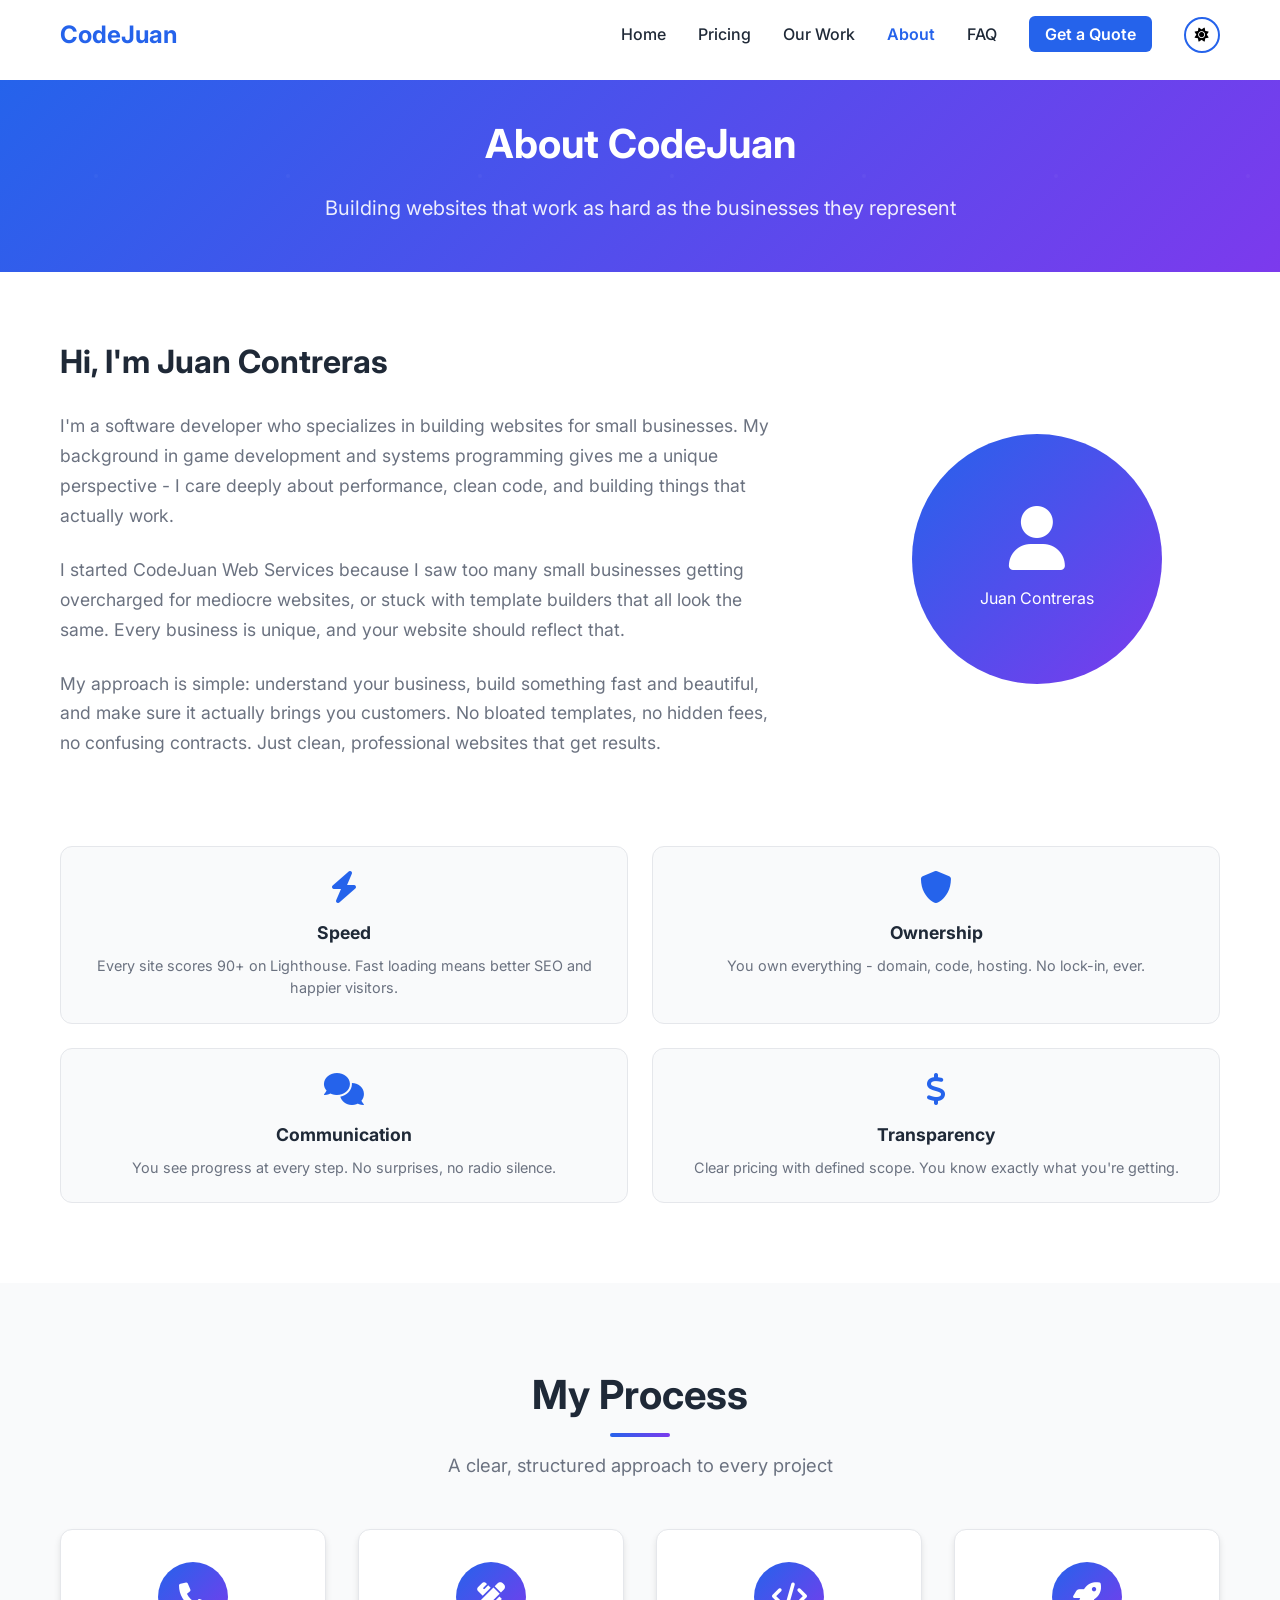
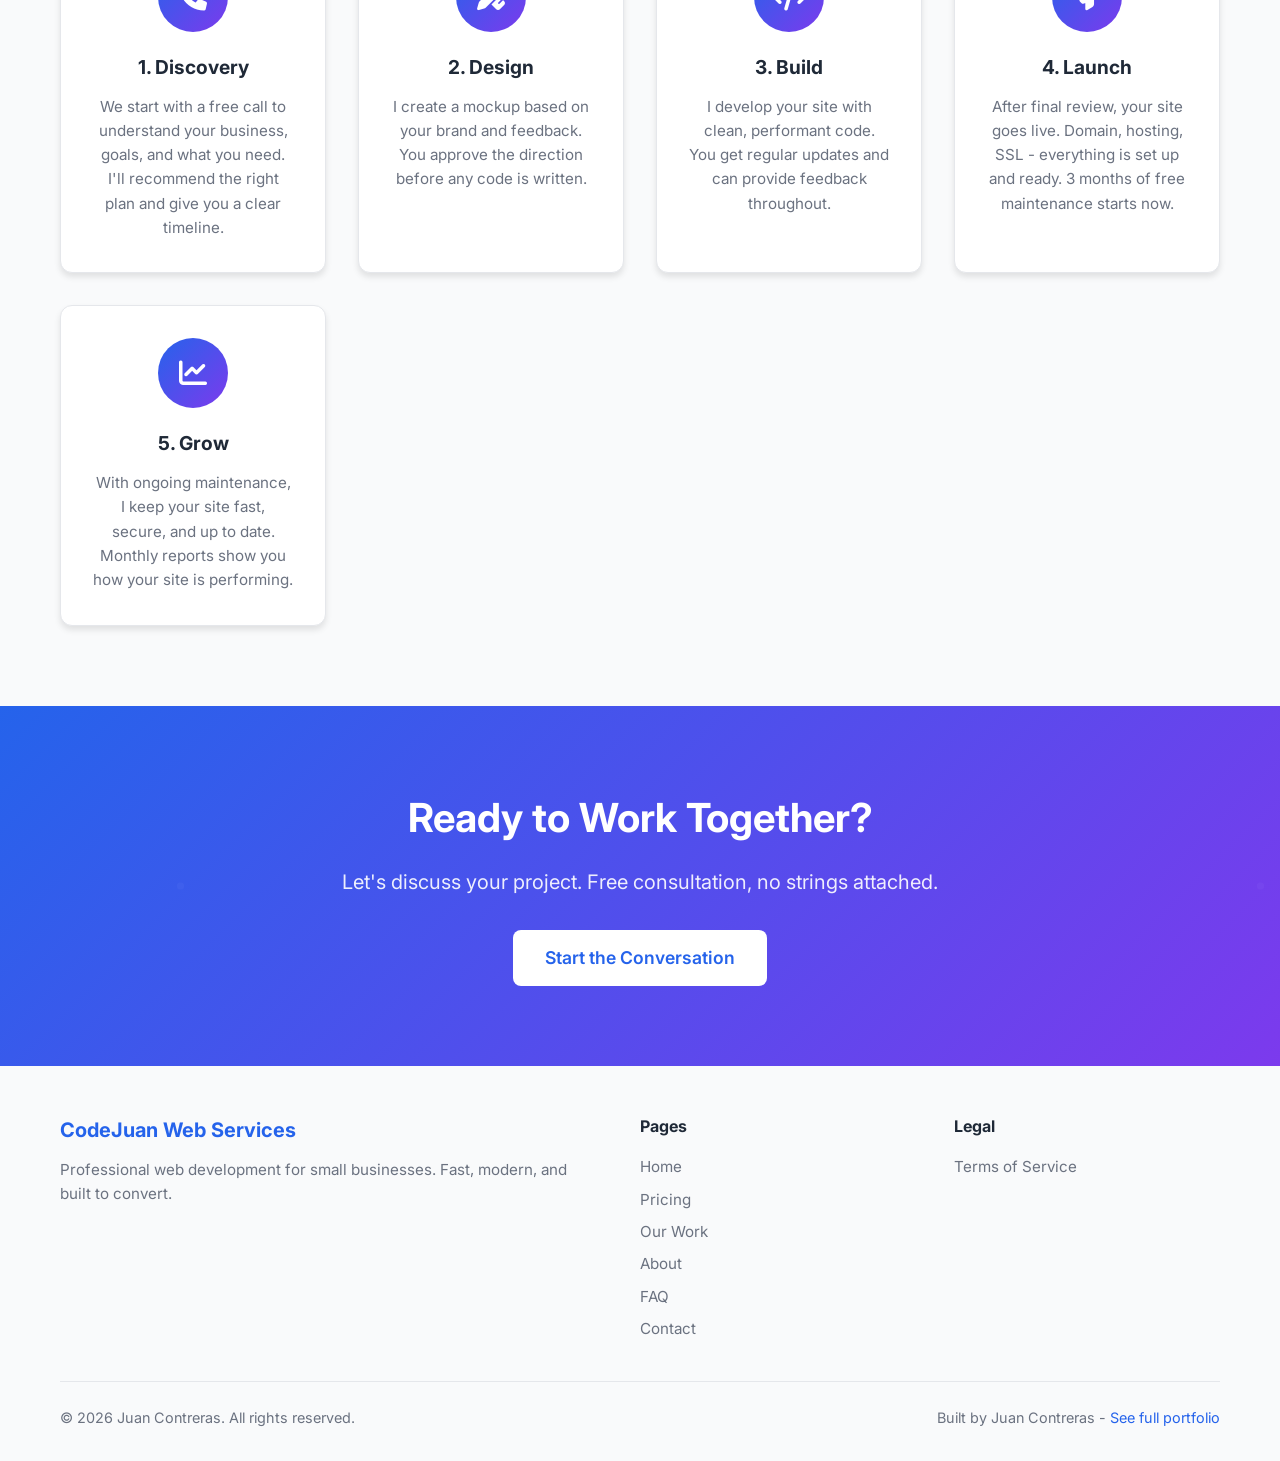
==== commit 3603d294: "Normalize dashes to plain hyphens" ====
--- a/about.html
+++ b/about.html
@@ -15,6 +15,17 @@
         content="Professional web development for small businesses, built with care.">
     <meta property="og:type" content="website">
     <meta property="og:url" content="https://services.codejuan.com/about.html">
+    <meta property="og:image" content="https://services.codejuan.com/og-image.png">
+    <meta property="og:image:width" content="1200">
+    <meta property="og:image:height" content="630">
+
+    <meta name="twitter:card" content="summary_large_image">
+    <meta name="twitter:image" content="https://services.codejuan.com/og-image.png">
+
+    <link rel="icon" href="/favicon.ico" sizes="any">
+    <link rel="icon" href="/favicon.svg" type="image/svg+xml">
+    <link rel="apple-touch-icon" href="/apple-touch-icon.png">
+    <link rel="manifest" href="/site.webmanifest">
 
     <link rel="stylesheet" href="styles.css">
     <link href="https://fonts.googleapis.com/css2?family=Inter:wght@300;400;500;600;700&display=swap" rel="stylesheet">
@@ -71,7 +82,7 @@
                             Contreras</h2>
                         <p>
                             I'm a software developer who specializes in building websites for small businesses. My
-                            background in game development and systems programming gives me a unique perspective &mdash;
+                            background in game development and systems programming gives me a unique perspective -
                             I care deeply about performance, clean code, and building things that actually work.
                         </p>
                         <p>
@@ -103,7 +114,7 @@
                     <div class="value-card animate-in">
                         <i class="fas fa-shield-alt"></i>
                         <h4>Ownership</h4>
-                        <p>You own everything &mdash; domain, code, hosting. No lock-in, ever.</p>
+                        <p>You own everything - domain, code, hosting. No lock-in, ever.</p>
                     </div>
                     <div class="value-card animate-in">
                         <i class="fas fa-comments"></i>
@@ -147,7 +158,7 @@
                     <div class="process-step animate-in">
                         <div class="step-icon"><i class="fas fa-rocket"></i></div>
                         <h3>4. Launch</h3>
-                        <p>After final review, your site goes live. Domain, hosting, SSL &mdash; everything is set up
+                        <p>After final review, your site goes live. Domain, hosting, SSL - everything is set up
                             and ready. 3 months of free maintenance starts now.</p>
                     </div>
                     <div class="process-step animate-in">
@@ -194,13 +205,14 @@
             </div>
             <div class="footer-bottom">
                 <p>&copy; 2026 Juan Contreras. All rights reserved.</p>
-                <p>Built by Juan Contreras &mdash; <a href="https://codejuan.com" target="_blank">See full
+                <p>Built by Juan Contreras - <a href="https://codejuan.com" target="_blank" rel="noopener noreferrer">See full
                         portfolio</a></p>
             </div>
         </div>
     </footer>
 
     <script src="script.js"></script>
+    <!-- Cloudflare Web Analytics --><script defer src='https://static.cloudflareinsights.com/beacon.min.js' data-cf-beacon='{"token": "25fb6c946af84f7faee1562d5176967d"}'></script><!-- End Cloudflare Web Analytics -->
 </body>
 
 </html>
--- a/styles.css
+++ b/styles.css
@@ -214,7 +214,7 @@
 .theme-toggle .fa-moon { opacity: 0; }
 
 [data-theme="dark"] .theme-toggle .fa-sun { opacity: 0; }
-[data-theme="dark"] .theme-toggle .fa-moon { opacity: 1; }
+[data-theme="dark"] .theme-toggle .fa-moon { opacity: 1; color: white; }
 
 /* Buttons */
 .btn {
@@ -726,6 +726,14 @@
     font-size: 3rem;
 }
 
+.project-image img {
+    width: 100%;
+    height: 100%;
+    object-fit: cover;
+    object-position: top;
+    display: block;
+}
+
 .project-content {
     padding: 1.5rem;
 }
@@ -881,6 +889,15 @@
 .form-group textarea {
     resize: vertical;
     min-height: 120px;
+}
+
+/* Honeypot (spam protection) -- visually hidden, off-screen */
+.honeypot-field {
+    position: absolute;
+    left: -9999px;
+    width: 1px;
+    height: 1px;
+    overflow: hidden;
 }
 
 /* Full Pricing Page Styles */
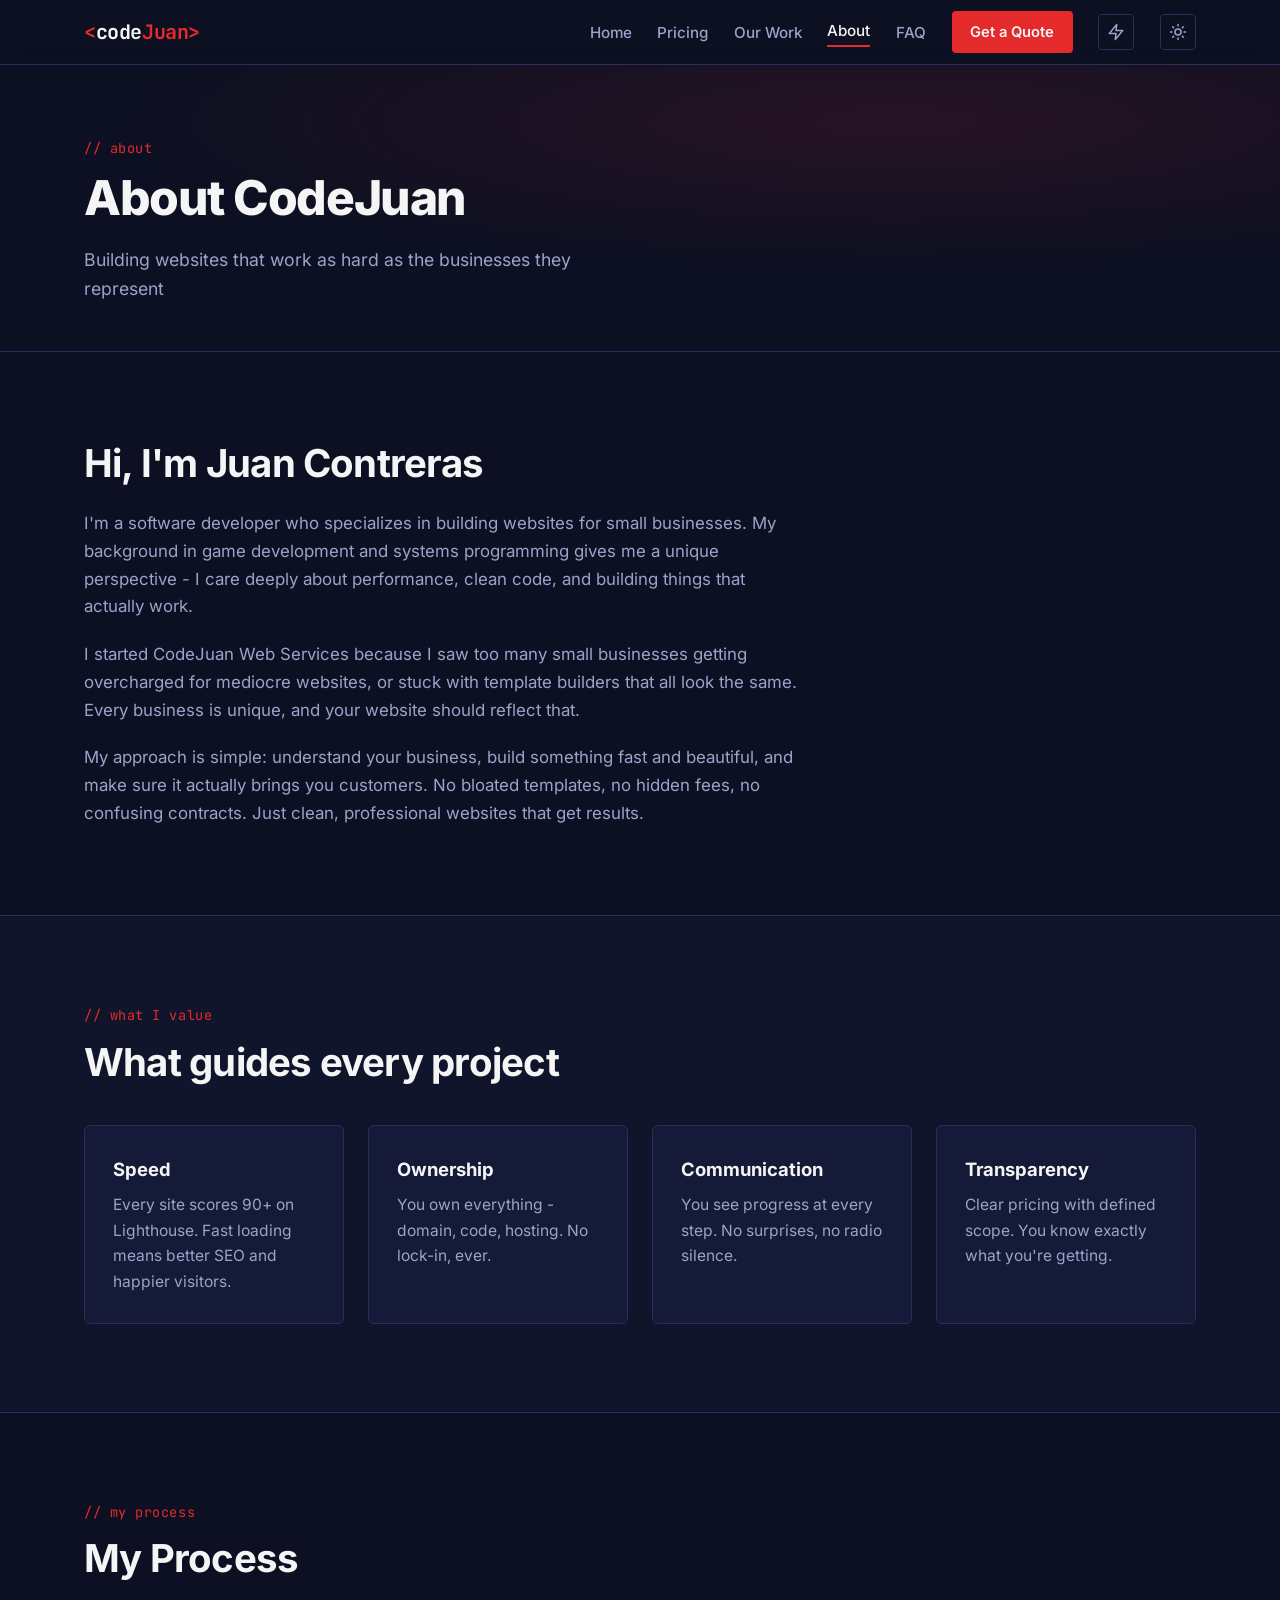
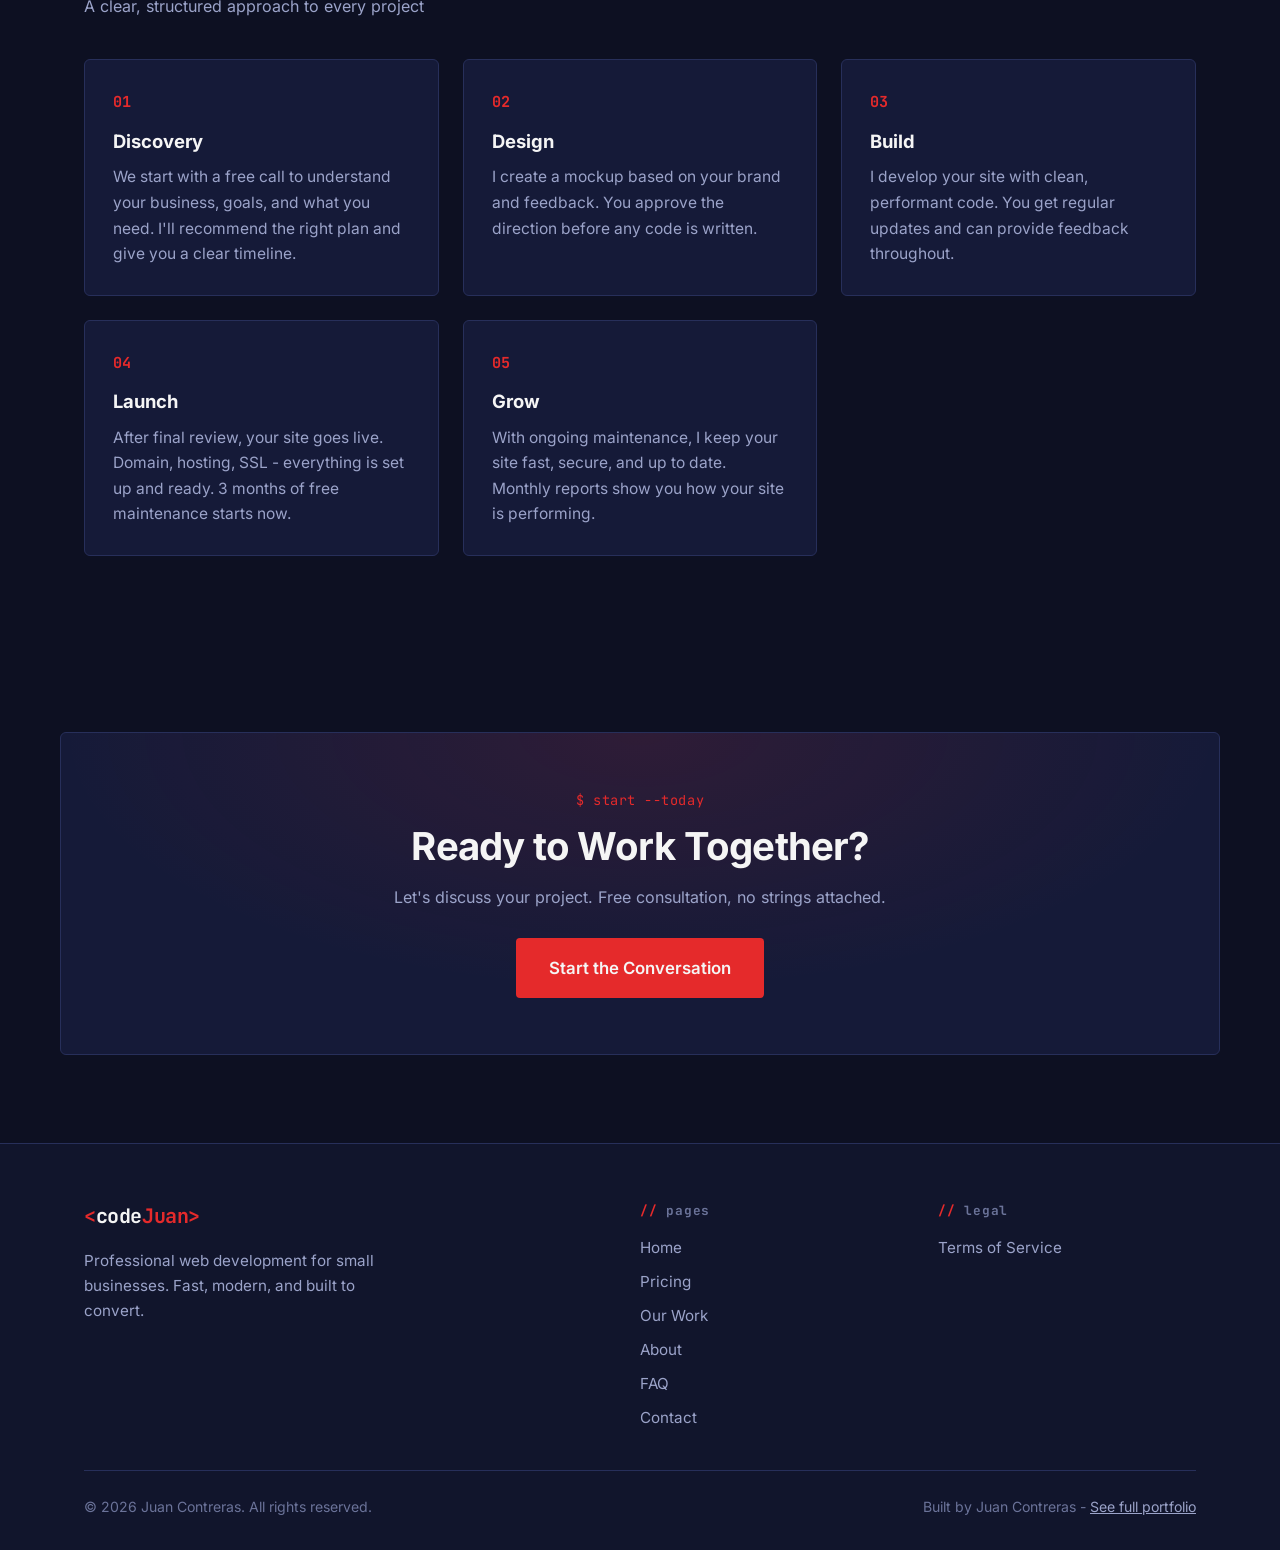
==== commit 17ccc542: "Deploy services.codejuan.com from codejuan-web (src fd5becb)" ====
--- a/about.html
+++ b/about.html
@@ -1,218 +1,36 @@
-<!DOCTYPE html>
-<html lang="en">
-
-<head>
-    <meta charset="UTF-8">
-    <meta name="viewport" content="width=device-width, initial-scale=1.0">
-    <title>About - CodeJuan Web Services</title>
-    <meta name="description"
-        content="Learn about CodeJuan Web Services. Professional web development for small businesses, built with care by Juan Contreras.">
-
-    <link rel="canonical" href="https://services.codejuan.com/about.html">
-
-    <meta property="og:title" content="About - CodeJuan Web Services">
-    <meta property="og:description"
-        content="Professional web development for small businesses, built with care.">
-    <meta property="og:type" content="website">
-    <meta property="og:url" content="https://services.codejuan.com/about.html">
-    <meta property="og:image" content="https://services.codejuan.com/og-image.png">
-    <meta property="og:image:width" content="1200">
-    <meta property="og:image:height" content="630">
-
-    <meta name="twitter:card" content="summary_large_image">
-    <meta name="twitter:image" content="https://services.codejuan.com/og-image.png">
-
-    <link rel="icon" href="/favicon.ico" sizes="any">
-    <link rel="icon" href="/favicon.svg" type="image/svg+xml">
-    <link rel="apple-touch-icon" href="/apple-touch-icon.png">
-    <link rel="manifest" href="/site.webmanifest">
-
-    <link rel="stylesheet" href="styles.css">
-    <link href="https://fonts.googleapis.com/css2?family=Inter:wght@300;400;500;600;700&display=swap" rel="stylesheet">
-    <link rel="stylesheet" href="https://cdnjs.cloudflare.com/ajax/libs/font-awesome/6.0.0/css/all.min.css">
-</head>
-
-<body>
-    <div class="main-content">
-        <!-- Navigation -->
-        <nav class="navbar">
-            <div class="nav-container">
-                <div class="nav-logo">
-                    <a href="index.html">CodeJuan</a>
-                </div>
-                <ul class="nav-menu">
-                    <li><a href="index.html" class="nav-link">Home</a></li>
-                    <li><a href="pricing.html" class="nav-link">Pricing</a></li>
-                    <li><a href="work.html" class="nav-link">Our Work</a></li>
-                    <li><a href="about.html" class="nav-link">About</a></li>
-                    <li><a href="faq.html" class="nav-link">FAQ</a></li>
-                    <li><a href="contact.html" class="nav-link cta-button">Get a Quote</a></li>
-                    <li>
-                        <div class="theme-selector">
-                            <button id="theme-toggle" class="theme-toggle" onclick="toggleTheme()">
-                                <i class="fas fa-sun"></i>
-                                <i class="fas fa-moon"></i>
-                            </button>
-                        </div>
-                    </li>
-                </ul>
-                <div class="hamburger">
-                    <span class="bar"></span>
-                    <span class="bar"></span>
-                    <span class="bar"></span>
-                </div>
-            </div>
-        </nav>
-
-        <!-- Hero -->
-        <section class="pricing-hero">
-            <div class="container">
-                <h1 class="pricing-hero-title">About CodeJuan</h1>
-                <p class="pricing-hero-subtitle">Building websites that work as hard as the businesses they represent
-                </p>
-            </div>
-        </section>
-
-        <!-- About -->
-        <section class="about-section" style="padding-top: 4rem;">
-            <div class="container">
-                <div class="about-content">
-                    <div class="about-text">
-                        <h2 style="color: var(--text-color); font-size: 2rem; margin-bottom: 1.5rem;">Hi, I'm Juan
-                            Contreras</h2>
-                        <p>
-                            I'm a software developer who specializes in building websites for small businesses. My
-                            background in game development and systems programming gives me a unique perspective -
-                            I care deeply about performance, clean code, and building things that actually work.
-                        </p>
-                        <p>
-                            I started CodeJuan Web Services because I saw too many small businesses getting overcharged
-                            for mediocre websites, or stuck with template builders that all look the same. Every business
-                            is unique, and your website should reflect that.
-                        </p>
-                        <p>
-                            My approach is simple: understand your business, build something fast and beautiful, and make
-                            sure it actually brings you customers. No bloated templates, no hidden fees, no confusing
-                            contracts. Just clean, professional websites that get results.
-                        </p>
-                    </div>
-                    <div class="about-image-area">
-                        <div class="about-photo">
-                            <i class="fas fa-user"></i>
-                            <p>Juan Contreras</p>
-                        </div>
-                    </div>
-                </div>
-
-                <!-- Values -->
-                <div class="about-values" style="margin-top: 4rem;">
-                    <div class="value-card animate-in">
-                        <i class="fas fa-bolt"></i>
-                        <h4>Speed</h4>
-                        <p>Every site scores 90+ on Lighthouse. Fast loading means better SEO and happier visitors.</p>
-                    </div>
-                    <div class="value-card animate-in">
-                        <i class="fas fa-shield-alt"></i>
-                        <h4>Ownership</h4>
-                        <p>You own everything - domain, code, hosting. No lock-in, ever.</p>
-                    </div>
-                    <div class="value-card animate-in">
-                        <i class="fas fa-comments"></i>
-                        <h4>Communication</h4>
-                        <p>You see progress at every step. No surprises, no radio silence.</p>
-                    </div>
-                    <div class="value-card animate-in">
-                        <i class="fas fa-dollar-sign"></i>
-                        <h4>Transparency</h4>
-                        <p>Clear pricing with defined scope. You know exactly what you're getting.</p>
-                    </div>
-                </div>
-            </div>
-        </section>
-
-        <!-- Process -->
-        <section class="process-section">
-            <div class="container">
-                <h2 class="section-title">My Process</h2>
-                <p class="section-subtitle">A clear, structured approach to every project</p>
-
-                <div class="process-grid">
-                    <div class="process-step animate-in">
-                        <div class="step-icon"><i class="fas fa-phone"></i></div>
-                        <h3>1. Discovery</h3>
-                        <p>We start with a free call to understand your business, goals, and what you need. I'll
-                            recommend the right plan and give you a clear timeline.</p>
-                    </div>
-                    <div class="process-step animate-in">
-                        <div class="step-icon"><i class="fas fa-pencil-ruler"></i></div>
-                        <h3>2. Design</h3>
-                        <p>I create a mockup based on your brand and feedback. You approve the direction before any code
-                            is written.</p>
-                    </div>
-                    <div class="process-step animate-in">
-                        <div class="step-icon"><i class="fas fa-code"></i></div>
-                        <h3>3. Build</h3>
-                        <p>I develop your site with clean, performant code. You get regular updates and can provide
-                            feedback throughout.</p>
-                    </div>
-                    <div class="process-step animate-in">
-                        <div class="step-icon"><i class="fas fa-rocket"></i></div>
-                        <h3>4. Launch</h3>
-                        <p>After final review, your site goes live. Domain, hosting, SSL - everything is set up
-                            and ready. 3 months of free maintenance starts now.</p>
-                    </div>
-                    <div class="process-step animate-in">
-                        <div class="step-icon"><i class="fas fa-chart-line"></i></div>
-                        <h3>5. Grow</h3>
-                        <p>With ongoing maintenance, I keep your site fast, secure, and up to date. Monthly reports show
-                            you how your site is performing.</p>
-                    </div>
-                </div>
-            </div>
-        </section>
-
-        <!-- CTA -->
-        <section class="cta-section">
-            <div class="container">
-                <h2>Ready to Work Together?</h2>
-                <p>Let's discuss your project. Free consultation, no strings attached.</p>
-                <a href="contact.html" class="btn btn-large">Start the Conversation</a>
-            </div>
-        </section>
-    </div>
-
-    <!-- Footer -->
-    <footer class="footer">
-        <div class="container">
-            <div class="footer-grid">
-                <div class="footer-brand">
-                    <h3>CodeJuan Web Services</h3>
-                    <p>Professional web development for small businesses. Fast, modern, and built to convert.</p>
-                </div>
-                <div class="footer-links">
-                    <h4>Pages</h4>
-                    <a href="index.html">Home</a>
-                    <a href="pricing.html">Pricing</a>
-                    <a href="work.html">Our Work</a>
-                    <a href="about.html">About</a>
-                    <a href="faq.html">FAQ</a>
-                    <a href="contact.html">Contact</a>
-                </div>
-                <div class="footer-links">
-                    <h4>Legal</h4>
-                    <a href="terms.html">Terms of Service</a>
-                </div>
-            </div>
-            <div class="footer-bottom">
-                <p>&copy; 2026 Juan Contreras. All rights reserved.</p>
-                <p>Built by Juan Contreras - <a href="https://codejuan.com" target="_blank" rel="noopener noreferrer">See full
-                        portfolio</a></p>
-            </div>
-        </div>
-    </footer>
-
-    <script src="script.js"></script>
-    <!-- Cloudflare Web Analytics --><script defer src='https://static.cloudflareinsights.com/beacon.min.js' data-cf-beacon='{"token": "25fb6c946af84f7faee1562d5176967d"}'></script><!-- End Cloudflare Web Analytics -->
-</body>
-
-</html>
+<!DOCTYPE html><html lang="en"> <head><meta charset="UTF-8"><meta name="viewport" content="width=device-width, initial-scale=1.0"><title>About - CodeJuan Web Services</title><meta name="description" content="Learn about CodeJuan Web Services. Professional web development for small businesses, built with care by Juan Contreras."><meta name="author" content="Juan Contreras"><link rel="canonical" href="https://services.codejuan.com/about.html"><meta property="og:title" content="About - CodeJuan Web Services"><meta property="og:description" content="Professional web development for small businesses, built with care."><meta property="og:type" content="website"><meta property="og:url" content="https://services.codejuan.com/about.html"><meta property="og:image" content="https://services.codejuan.com/og-image.png"><meta property="og:image:width" content="1200"><meta property="og:image:height" content="630"><meta name="twitter:card" content="summary_large_image"><meta name="twitter:title" content="About - CodeJuan Web Services"><meta name="twitter:description" content="Professional web development for small businesses, built with care."><meta name="twitter:image" content="https://services.codejuan.com/og-image.png"><link rel="icon" href="/favicon.ico" sizes="any"><link rel="icon" href="/favicon.svg" type="image/svg+xml"><link rel="apple-touch-icon" href="/apple-touch-icon.png"><link rel="manifest" href="/site.webmanifest"><!-- set theme + motion before paint; dark is the default, continuity with the old key --><script>
+      (function () {
+        var stored = null;
+        try {
+          stored = localStorage.getItem('services-theme');
+        } catch (e) {}
+        if (stored === 'light') {
+          document.documentElement.setAttribute('data-theme', 'light');
+        }
+
+        var motion = null;
+        try {
+          motion = localStorage.getItem('motion');
+        } catch (e) {}
+        if (motion !== 'full' && motion !== 'reduced') {
+          motion =
+            window.matchMedia && window.matchMedia('(prefers-reduced-motion: reduce)').matches ? 'reduced' : 'full';
+        }
+        document.documentElement.setAttribute('data-motion', motion);
+      })();
+    </script><link rel="stylesheet" href="/_astro/about.SXl2Zu7o.css">
+<style>.page-header[data-astro-cid-kh7btl4r]{padding:4.5rem 0 3rem;border-bottom:1px solid var(--border);background:radial-gradient(ellipse 60% 50% at 70% 20%,var(--accent-soft),transparent),var(--bg)}.page-title[data-astro-cid-kh7btl4r]{font-size:clamp(2rem,4vw,3rem);font-weight:800;letter-spacing:-.03em;line-height:1.12}.page-subtitle[data-astro-cid-kh7btl4r]{color:var(--text-muted);font-size:1.1rem;margin-top:1.25rem;max-width:560px}.story-grid[data-astro-cid-kh7btl4r]{margin-top:1.5rem;max-width:760px}.story-body[data-astro-cid-kh7btl4r]{max-width:720px}.story-body[data-astro-cid-kh7btl4r] p[data-astro-cid-kh7btl4r]{color:var(--text-muted);font-size:1.05rem}.story-body[data-astro-cid-kh7btl4r] p[data-astro-cid-kh7btl4r]+p[data-astro-cid-kh7btl4r]{margin-top:1.25rem}.values[data-astro-cid-kh7btl4r]{background:var(--bg-raised);border-top:1px solid var(--border);border-bottom:1px solid var(--border)}.values-grid[data-astro-cid-kh7btl4r]{display:grid;grid-template-columns:repeat(4,1fr);gap:1.5rem;margin-top:2.5rem}.value-card[data-astro-cid-kh7btl4r]{background:var(--surface);border:1px solid var(--border);border-radius:var(--radius);padding:1.75rem;transition:border-color .2s ease,transform .2s ease}.value-card[data-astro-cid-kh7btl4r]:hover{border-color:var(--border-strong);transform:translateY(-3px)}.value-card[data-astro-cid-kh7btl4r] h3[data-astro-cid-kh7btl4r]{font-size:1.15rem}.value-card[data-astro-cid-kh7btl4r] p[data-astro-cid-kh7btl4r]{color:var(--text-muted);font-size:.97rem;margin-top:.5rem}.process-grid[data-astro-cid-kh7btl4r]{display:grid;grid-template-columns:repeat(3,1fr);gap:1.5rem;margin-top:2.5rem}.step[data-astro-cid-kh7btl4r]{background:var(--surface);border:1px solid var(--border);border-radius:var(--radius);padding:1.75rem;transition:border-color .2s ease}.step[data-astro-cid-kh7btl4r]:hover{border-color:var(--border-strong)}.step-number[data-astro-cid-kh7btl4r]{font-family:var(--mono);font-weight:700;color:var(--red);font-size:.95rem}.step[data-astro-cid-kh7btl4r] h3[data-astro-cid-kh7btl4r]{margin:.7rem 0 .5rem;font-size:1.15rem}.step[data-astro-cid-kh7btl4r] p[data-astro-cid-kh7btl4r]{color:var(--text-muted);font-size:.97rem}.cta-panel[data-astro-cid-kh7btl4r]{text-align:center;background:var(--surface);border:1px solid var(--border);border-radius:var(--radius);padding:3.5rem 2rem;background:radial-gradient(ellipse 50% 80% at 50% 0%,var(--accent-soft),transparent),var(--surface)}.cta-panel[data-astro-cid-kh7btl4r] p[data-astro-cid-kh7btl4r]{color:var(--text-muted);margin:.9rem 0 1.75rem}@media(max-width:1000px){.values-grid[data-astro-cid-kh7btl4r]{grid-template-columns:repeat(2,1fr)}}@media(max-width:880px){.process-grid[data-astro-cid-kh7btl4r]{grid-template-columns:1fr}}@media(max-width:560px){.values-grid[data-astro-cid-kh7btl4r]{grid-template-columns:1fr}}
+</style></head> <body> <a class="skip-link" href="#main">Skip to content</a> <header class="navbar" data-astro-cid-dmqpwcec> <div class="container nav-container" data-astro-cid-dmqpwcec> <a href="/index.html" class="nav-logo" aria-label="codeJuan home" data-astro-cid-dmqpwcec> <span class="wordmark" aria-label="codeJuan" data-astro-cid-hhuuaa7r> <span class="bracket" aria-hidden="true" data-astro-cid-hhuuaa7r>&lt;</span><span class="code" data-astro-cid-hhuuaa7r>code</span><span class="juan" data-astro-cid-hhuuaa7r>Juan</span><span class="bracket" aria-hidden="true" data-astro-cid-hhuuaa7r>&gt;</span> </span>  </a> <nav class="nav-menu" id="nav-menu" aria-label="Main navigation" data-astro-cid-dmqpwcec> <ul data-astro-cid-dmqpwcec> <li data-astro-cid-dmqpwcec> <a href="/index.html" class="nav-link" data-astro-cid-dmqpwcec> Home </a> </li><li data-astro-cid-dmqpwcec> <a href="/pricing.html" class="nav-link" data-astro-cid-dmqpwcec> Pricing </a> </li><li data-astro-cid-dmqpwcec> <a href="/work.html" class="nav-link" data-astro-cid-dmqpwcec> Our Work </a> </li><li data-astro-cid-dmqpwcec> <a href="/about.html" class="nav-link" aria-current="page" data-astro-cid-dmqpwcec> About </a> </li><li data-astro-cid-dmqpwcec> <a href="/faq.html" class="nav-link" data-astro-cid-dmqpwcec> FAQ </a> </li> <li data-astro-cid-dmqpwcec> <a href="/contact.html" class="btn btn-primary nav-cta" data-astro-cid-dmqpwcec>Get a Quote</a> </li> <li data-astro-cid-dmqpwcec> <button id="motion-toggle" class="theme-toggle" type="button" aria-pressed="true" aria-label="Turn off animations" data-astro-cid-dmqpwcec> <svg class="motion-icon" aria-hidden="true" width="18" height="18" viewBox="0 0 24 24" fill="none" stroke="currentColor" stroke-width="2" stroke-linecap="round" stroke-linejoin="round" data-astro-cid-dmqpwcec> <polygon points="13 2 3 14 12 14 11 22 21 10 12 10 13 2" data-astro-cid-dmqpwcec></polygon> </svg> </button> </li> <li data-astro-cid-dmqpwcec> <button id="theme-toggle" class="theme-toggle" type="button" aria-pressed="false" aria-label="Switch to light theme" data-astro-cid-dmqpwcec> <svg class="icon-sun" aria-hidden="true" width="18" height="18" viewBox="0 0 24 24" fill="none" stroke="currentColor" stroke-width="2" stroke-linecap="round" data-astro-cid-dmqpwcec> <circle cx="12" cy="12" r="4" data-astro-cid-dmqpwcec></circle> <path d="M12 2v2m0 16v2M4.9 4.9l1.4 1.4m11.4 11.4 1.4 1.4M2 12h2m16 0h2M4.9 19.1l1.4-1.4m11.4-11.4 1.4-1.4" data-astro-cid-dmqpwcec></path> </svg> <svg class="icon-moon" aria-hidden="true" width="18" height="18" viewBox="0 0 24 24" fill="none" stroke="currentColor" stroke-width="2" stroke-linecap="round" stroke-linejoin="round" data-astro-cid-dmqpwcec> <path d="M21 12.8A9 9 0 1 1 11.2 3a7 7 0 0 0 9.8 9.8z" data-astro-cid-dmqpwcec></path> </svg> </button> </li> </ul> </nav> <button class="hamburger" id="hamburger" type="button" aria-expanded="false" aria-controls="nav-menu" aria-label="Open menu" data-astro-cid-dmqpwcec> <span class="bar" data-astro-cid-dmqpwcec></span> <span class="bar" data-astro-cid-dmqpwcec></span> <span class="bar" data-astro-cid-dmqpwcec></span> </button> </div> </header>  <main id="main">   <section class="page-header" data-astro-cid-kh7btl4r> <div class="container" data-astro-cid-kh7btl4r> <span class="eyebrow" data-astro-cid-kh7btl4r>// about</span> <h1 class="page-title" data-astro-cid-kh7btl4r>About CodeJuan</h1> <p class="page-subtitle" data-astro-cid-kh7btl4r>Building websites that work as hard as the businesses they represent</p> </div> </section>  <section class="section story" data-astro-cid-kh7btl4r> <div class="container" data-astro-cid-kh7btl4r> <h2 class="section-title" data-astro-cid-kh7btl4r>Hi, I'm Juan Contreras</h2> <div class="story-grid" data-astro-cid-kh7btl4r> <div class="story-body" data-astro-cid-kh7btl4r> <p data-astro-cid-kh7btl4r>
+I'm a software developer who specializes in building websites for small businesses. My background in game
+            development and systems programming gives me a unique perspective - I care deeply about performance, clean
+            code, and building things that actually work.
+</p> <p data-astro-cid-kh7btl4r>
+I started CodeJuan Web Services because I saw too many small businesses getting overcharged for mediocre
+            websites, or stuck with template builders that all look the same. Every business is unique, and your website
+            should reflect that.
+</p> <p data-astro-cid-kh7btl4r>
+My approach is simple: understand your business, build something fast and beautiful, and make sure it
+            actually brings you customers. No bloated templates, no hidden fees, no confusing contracts. Just clean,
+            professional websites that get results.
+</p> </div> </div> </div> </section>  <section class="section values" data-astro-cid-kh7btl4r> <div class="container" data-astro-cid-kh7btl4r> <span class="eyebrow" data-astro-cid-kh7btl4r>// what I value</span> <h2 class="section-title" data-astro-cid-kh7btl4r>What guides every project</h2> <div class="values-grid" data-astro-cid-kh7btl4r> <div class="value-card reveal" data-astro-cid-kh7btl4r> <h3 data-astro-cid-kh7btl4r>Speed</h3> <p data-astro-cid-kh7btl4r>Every site scores 90+ on Lighthouse. Fast loading means better SEO and happier visitors.</p> </div><div class="value-card reveal" data-astro-cid-kh7btl4r> <h3 data-astro-cid-kh7btl4r>Ownership</h3> <p data-astro-cid-kh7btl4r>You own everything - domain, code, hosting. No lock-in, ever.</p> </div><div class="value-card reveal" data-astro-cid-kh7btl4r> <h3 data-astro-cid-kh7btl4r>Communication</h3> <p data-astro-cid-kh7btl4r>You see progress at every step. No surprises, no radio silence.</p> </div><div class="value-card reveal" data-astro-cid-kh7btl4r> <h3 data-astro-cid-kh7btl4r>Transparency</h3> <p data-astro-cid-kh7btl4r>Clear pricing with defined scope. You know exactly what you&#39;re getting.</p> </div> </div> </div> </section>  <section class="section process" data-astro-cid-kh7btl4r> <div class="container" data-astro-cid-kh7btl4r> <span class="eyebrow" data-astro-cid-kh7btl4r>// my process</span> <h2 class="section-title" data-astro-cid-kh7btl4r>My Process</h2> <p class="section-subtitle" data-astro-cid-kh7btl4r>A clear, structured approach to every project</p> <div class="process-grid" data-astro-cid-kh7btl4r> <div class="step reveal" data-astro-cid-kh7btl4r> <span class="step-number" data-astro-cid-kh7btl4r>01</span> <h3 data-astro-cid-kh7btl4r>Discovery</h3> <p data-astro-cid-kh7btl4r>We start with a free call to understand your business, goals, and what you need. I&#39;ll recommend the right plan and give you a clear timeline.</p> </div><div class="step reveal" data-astro-cid-kh7btl4r> <span class="step-number" data-astro-cid-kh7btl4r>02</span> <h3 data-astro-cid-kh7btl4r>Design</h3> <p data-astro-cid-kh7btl4r>I create a mockup based on your brand and feedback. You approve the direction before any code is written.</p> </div><div class="step reveal" data-astro-cid-kh7btl4r> <span class="step-number" data-astro-cid-kh7btl4r>03</span> <h3 data-astro-cid-kh7btl4r>Build</h3> <p data-astro-cid-kh7btl4r>I develop your site with clean, performant code. You get regular updates and can provide feedback throughout.</p> </div><div class="step reveal" data-astro-cid-kh7btl4r> <span class="step-number" data-astro-cid-kh7btl4r>04</span> <h3 data-astro-cid-kh7btl4r>Launch</h3> <p data-astro-cid-kh7btl4r>After final review, your site goes live. Domain, hosting, SSL - everything is set up and ready. 3 months of free maintenance starts now.</p> </div><div class="step reveal" data-astro-cid-kh7btl4r> <span class="step-number" data-astro-cid-kh7btl4r>05</span> <h3 data-astro-cid-kh7btl4r>Grow</h3> <p data-astro-cid-kh7btl4r>With ongoing maintenance, I keep your site fast, secure, and up to date. Monthly reports show you how your site is performing.</p> </div> </div> </div> </section>  <section class="section cta-section" data-astro-cid-kh7btl4r> <div class="container cta-panel reveal" data-astro-cid-kh7btl4r> <span class="eyebrow" data-astro-cid-kh7btl4r>$ start --today</span> <h2 class="section-title" data-astro-cid-kh7btl4r>Ready to Work Together?</h2> <p data-astro-cid-kh7btl4r>Let's discuss your project. Free consultation, no strings attached.</p> <a href="/contact.html" class="btn btn-primary btn-large" data-astro-cid-kh7btl4r>Start the Conversation</a> </div> </section>  </main> <footer class="footer" data-astro-cid-sz7xmlte> <div class="container" data-astro-cid-sz7xmlte> <div class="footer-grid" data-astro-cid-sz7xmlte> <div class="footer-brand" data-astro-cid-sz7xmlte> <span class="wordmark" aria-label="codeJuan" data-astro-cid-hhuuaa7r> <span class="bracket" aria-hidden="true" data-astro-cid-hhuuaa7r>&lt;</span><span class="code" data-astro-cid-hhuuaa7r>code</span><span class="juan" data-astro-cid-hhuuaa7r>Juan</span><span class="bracket" aria-hidden="true" data-astro-cid-hhuuaa7r>&gt;</span> </span>  <p data-astro-cid-sz7xmlte>Professional web development for small businesses. Fast, modern, and built to convert.</p> </div> <div class="footer-links" data-astro-cid-sz7xmlte> <h4 data-astro-cid-sz7xmlte>Pages</h4> <a href="/index.html" data-astro-cid-sz7xmlte>Home</a> <a href="/pricing.html" data-astro-cid-sz7xmlte>Pricing</a> <a href="/work.html" data-astro-cid-sz7xmlte>Our Work</a> <a href="/about.html" data-astro-cid-sz7xmlte>About</a> <a href="/faq.html" data-astro-cid-sz7xmlte>FAQ</a> <a href="/contact.html" data-astro-cid-sz7xmlte>Contact</a> </div> <div class="footer-links" data-astro-cid-sz7xmlte> <h4 data-astro-cid-sz7xmlte>Legal</h4> <a href="/terms.html" data-astro-cid-sz7xmlte>Terms of Service</a> </div> </div> <div class="footer-bottom" data-astro-cid-sz7xmlte> <p data-astro-cid-sz7xmlte>&copy; 2026 Juan Contreras. All rights reserved.</p> <p data-astro-cid-sz7xmlte>
+Built by Juan Contreras - <a href="https://codejuan.com" target="_blank" rel="noopener noreferrer" data-astro-cid-sz7xmlte>See full portfolio</a> </p> </div> </div> </footer>  <script type="module">const o=document.getElementById("theme-toggle");if(o){const t=e=>{e?document.documentElement.setAttribute("data-theme","light"):document.documentElement.removeAttribute("data-theme"),o.setAttribute("aria-pressed",String(e)),o.setAttribute("aria-label",e?"Switch to dark theme":"Switch to light theme")};t(document.documentElement.getAttribute("data-theme")==="light"),o.addEventListener("click",()=>{const e=document.documentElement.getAttribute("data-theme")!=="light";t(e);try{localStorage.setItem("services-theme",e?"light":"dark")}catch{}})}const i=document.getElementById("motion-toggle");if(i){const t=e=>{document.documentElement.setAttribute("data-motion",e?"full":"reduced"),i.setAttribute("aria-pressed",String(e)),i.setAttribute("aria-label",e?"Turn off animations":"Turn on animations")};t(document.documentElement.getAttribute("data-motion")!=="reduced"),i.addEventListener("click",()=>{const e=document.documentElement.getAttribute("data-motion")==="reduced";t(e);try{localStorage.setItem("motion",e?"full":"reduced")}catch{}})}const r=document.getElementById("hamburger"),c=document.getElementById("nav-menu");r&&c&&r.addEventListener("click",()=>{const t=c.classList.toggle("open");r.setAttribute("aria-expanded",String(t)),r.setAttribute("aria-label",t?"Close menu":"Open menu")});const a=document.querySelectorAll(".reveal");if(a.length&&"IntersectionObserver"in window){const t=new IntersectionObserver(e=>{e.forEach(n=>{n.isIntersecting&&(n.target.classList.add("visible"),t.unobserve(n.target))})},{threshold:.12});a.forEach(e=>t.observe(e))}else a.forEach(t=>t.classList.add("visible"));</script> <!-- Cloudflare Web Analytics --> <script defer src="https://static.cloudflareinsights.com/beacon.min.js" data-cf-beacon="{&quot;token&quot;: &quot;25fb6c946af84f7faee1562d5176967d&quot;}"></script> </body> </html> 
--- a/_astro/about.SXl2Zu7o.css
+++ b/_astro/about.SXl2Zu7o.css
@@ -0,0 +1 @@
+@font-face{font-family:Inter Variable;font-style:normal;font-display:swap;font-weight:100 900;src:url(/_astro/inter-cyrillic-ext-wght-normal.BOeWTOD4.woff2) format("woff2-variations");unicode-range:U+0460-052F,U+1C80-1C8A,U+20B4,U+2DE0-2DFF,U+A640-A69F,U+FE2E-FE2F}@font-face{font-family:Inter Variable;font-style:normal;font-display:swap;font-weight:100 900;src:url(/_astro/inter-cyrillic-wght-normal.DqGufNeO.woff2) format("woff2-variations");unicode-range:U+0301,U+0400-045F,U+0490-0491,U+04B0-04B1,U+2116}@font-face{font-family:Inter Variable;font-style:normal;font-display:swap;font-weight:100 900;src:url(/_astro/inter-greek-ext-wght-normal.DlzME5K_.woff2) format("woff2-variations");unicode-range:U+1F00-1FFF}@font-face{font-family:Inter Variable;font-style:normal;font-display:swap;font-weight:100 900;src:url(/_astro/inter-greek-wght-normal.CkhJZR-_.woff2) format("woff2-variations");unicode-range:U+0370-0377,U+037A-037F,U+0384-038A,U+038C,U+038E-03A1,U+03A3-03FF}@font-face{font-family:Inter Variable;font-style:normal;font-display:swap;font-weight:100 900;src:url(/_astro/inter-vietnamese-wght-normal.CBcvBZtf.woff2) format("woff2-variations");unicode-range:U+0102-0103,U+0110-0111,U+0128-0129,U+0168-0169,U+01A0-01A1,U+01AF-01B0,U+0300-0301,U+0303-0304,U+0308-0309,U+0323,U+0329,U+1EA0-1EF9,U+20AB}@font-face{font-family:Inter Variable;font-style:normal;font-display:swap;font-weight:100 900;src:url(/_astro/inter-latin-ext-wght-normal.DO1Apj_S.woff2) format("woff2-variations");unicode-range:U+0100-02BA,U+02BD-02C5,U+02C7-02CC,U+02CE-02D7,U+02DD-02FF,U+0304,U+0308,U+0329,U+1D00-1DBF,U+1E00-1E9F,U+1EF2-1EFF,U+2020,U+20A0-20AB,U+20AD-20C0,U+2113,U+2C60-2C7F,U+A720-A7FF}@font-face{font-family:Inter Variable;font-style:normal;font-display:swap;font-weight:100 900;src:url(/_astro/inter-latin-wght-normal.Dx4kXJAl.woff2) format("woff2-variations");unicode-range:U+0000-00FF,U+0131,U+0152-0153,U+02BB-02BC,U+02C6,U+02DA,U+02DC,U+0304,U+0308,U+0329,U+2000-206F,U+20AC,U+2122,U+2191,U+2193,U+2212,U+2215,U+FEFF,U+FFFD}@font-face{font-family:JetBrains Mono;font-style:normal;font-display:swap;font-weight:400;src:url([data-uri]) format("woff2"),url([data-uri]) format("woff");unicode-range:U+0460-052F,U+1C80-1C8A,U+20B4,U+2DE0-2DFF,U+A640-A69F,U+FE2E-FE2F}@font-face{font-family:JetBrains Mono;font-style:normal;font-display:swap;font-weight:400;src:url(/_astro/jetbrains-mono-cyrillic-400-normal.BEIGL1Tu.woff2) format("woff2"),url(/_astro/jetbrains-mono-cyrillic-400-normal.ugxPyKxw.woff) format("woff");unicode-range:U+0301,U+0400-045F,U+0490-0491,U+04B0-04B1,U+2116}@font-face{font-family:JetBrains Mono;font-style:normal;font-display:swap;font-weight:400;src:url(/_astro/jetbrains-mono-greek-400-normal.C190GLew.woff2) format("woff2"),url(/_astro/jetbrains-mono-greek-400-normal.B9oWc5Lo.woff) format("woff");unicode-range:U+0370-0377,U+037A-037F,U+0384-038A,U+038C,U+038E-03A1,U+03A3-03FF}@font-face{font-family:JetBrains Mono;font-style:normal;font-display:swap;font-weight:400;src:url([data-uri]) format("woff2"),url(/_astro/jetbrains-mono-vietnamese-400-normal.CqNFfHCs.woff) format("woff");unicode-range:U+0102-0103,U+0110-0111,U+0128-0129,U+0168-0169,U+01A0-01A1,U+01AF-01B0,U+0300-0301,U+0303-0304,U+0308-0309,U+0323,U+0329,U+1EA0-1EF9,U+20AB}@font-face{font-family:JetBrains Mono;font-style:normal;font-display:swap;font-weight:400;src:url(/_astro/jetbrains-mono-latin-ext-400-normal.Bc8Ftmh3.woff2) format("woff2"),url(/_astro/jetbrains-mono-latin-ext-400-normal.fXTG6kC5.woff) format("woff");unicode-range:U+0100-02BA,U+02BD-02C5,U+02C7-02CC,U+02CE-02D7,U+02DD-02FF,U+0304,U+0308,U+0329,U+1D00-1DBF,U+1E00-1E9F,U+1EF2-1EFF,U+2020,U+20A0-20AB,U+20AD-20C0,U+2113,U+2C60-2C7F,U+A720-A7FF}@font-face{font-family:JetBrains Mono;font-style:normal;font-display:swap;font-weight:400;src:url(/_astro/jetbrains-mono-latin-400-normal.V6pRDFza.woff2) format("woff2"),url(/_astro/jetbrains-mono-latin-400-normal.6-qcROiO.woff) format("woff");unicode-range:U+0000-00FF,U+0131,U+0152-0153,U+02BB-02BC,U+02C6,U+02DA,U+02DC,U+0304,U+0308,U+0329,U+2000-206F,U+20AC,U+2122,U+2191,U+2193,U+2212,U+2215,U+FEFF,U+FFFD}@font-face{font-family:JetBrains Mono;font-style:normal;font-display:swap;font-weight:700;src:url([data-uri]) format("woff2"),url([data-uri]) format("woff");unicode-range:U+0460-052F,U+1C80-1C8A,U+20B4,U+2DE0-2DFF,U+A640-A69F,U+FE2E-FE2F}@font-face{font-family:JetBrains Mono;font-style:normal;font-display:swap;font-weight:700;src:url(/_astro/jetbrains-mono-cyrillic-700-normal.BWTpRfYl.woff2) format("woff2"),url(/_astro/jetbrains-mono-cyrillic-700-normal.CEoEElIJ.woff) format("woff");unicode-range:U+0301,U+0400-045F,U+0490-0491,U+04B0-04B1,U+2116}@font-face{font-family:JetBrains Mono;font-style:normal;font-display:swap;font-weight:700;src:url(/_astro/jetbrains-mono-greek-700-normal.C6CZE3T8.woff2) format("woff2"),url(/_astro/jetbrains-mono-greek-700-normal.DEigVDxa.woff) format("woff");unicode-range:U+0370-0377,U+037A-037F,U+0384-038A,U+038C,U+038E-03A1,U+03A3-03FF}@font-face{font-family:JetBrains Mono;font-style:normal;font-display:swap;font-weight:700;src:url([data-uri]) format("woff2"),url(/_astro/jetbrains-mono-vietnamese-700-normal.BDLVIk2r.woff) format("woff");unicode-range:U+0102-0103,U+0110-0111,U+0128-0129,U+0168-0169,U+01A0-01A1,U+01AF-01B0,U+0300-0301,U+0303-0304,U+0308-0309,U+0323,U+0329,U+1EA0-1EF9,U+20AB}@font-face{font-family:JetBrains Mono;font-style:normal;font-display:swap;font-weight:700;src:url(/_astro/jetbrains-mono-latin-ext-700-normal.CZipNAKV.woff2) format("woff2"),url(/_astro/jetbrains-mono-latin-ext-700-normal.CxPITLHs.woff) format("woff");unicode-range:U+0100-02BA,U+02BD-02C5,U+02C7-02CC,U+02CE-02D7,U+02DD-02FF,U+0304,U+0308,U+0329,U+1D00-1DBF,U+1E00-1E9F,U+1EF2-1EFF,U+2020,U+20A0-20AB,U+20AD-20C0,U+2113,U+2C60-2C7F,U+A720-A7FF}@font-face{font-family:JetBrains Mono;font-style:normal;font-display:swap;font-weight:700;src:url(/_astro/jetbrains-mono-latin-700-normal.BYuf6tUa.woff2) format("woff2"),url(/_astro/jetbrains-mono-latin-700-normal.D3wTyLJW.woff) format("woff");unicode-range:U+0000-00FF,U+0131,U+0152-0153,U+02BB-02BC,U+02C6,U+02DA,U+02DC,U+0304,U+0308,U+0329,U+2000-206F,U+20AC,U+2122,U+2191,U+2193,U+2212,U+2215,U+FEFF,U+FFFD}:root{--navy: #0D1022;--red: #E52A2B;--red-hover: #C92223;--soft-white: #F5F5F5;--bg: #0D1022;--bg-raised: #11152C;--surface: #151A38;--surface-2: #1B2147;--border: #272F5A;--border-strong: #38427C;--text: #F5F5F5;--text-muted: #9BA3C9;--text-faint: #6B7399;--accent: #E52A2B;--accent-soft: rgba(229, 42, 43, .12);--ok: #3DD68C;--sans: "Inter Variable", system-ui, -apple-system, sans-serif;--mono: "JetBrains Mono", ui-monospace, "Cascadia Code", Consolas, monospace;--radius: 6px;--radius-sm: 4px;--container: 1160px;--section-pad: 5.5rem;--shadow-card: 0 4px 24px rgba(0, 0, 0, .35);--shadow-pop: 0 8px 40px rgba(0, 0, 0, .5)}[data-theme=light]{--bg: #F5F5F5;--bg-raised: #EEEFF4;--surface: #FFFFFF;--surface-2: #F0F1F7;--border: #D8DBE8;--border-strong: #B9BED6;--text: #0D1022;--text-muted: #4A5378;--text-faint: #8A91B0;--accent-soft: rgba(229, 42, 43, .08);--shadow-card: 0 4px 24px rgba(13, 16, 34, .08);--shadow-pop: 0 8px 40px rgba(13, 16, 34, .14)}*,*:before,*:after{margin:0;padding:0;box-sizing:border-box}html{scroll-behavior:smooth}@media(prefers-reduced-motion:reduce){html{scroll-behavior:auto}*,*:before,*:after{animation-duration:.01ms!important;animation-iteration-count:1!important;transition-duration:.01ms!important}}html[data-motion=reduced]{scroll-behavior:auto}[data-motion=reduced] *,[data-motion=reduced] *:before,[data-motion=reduced] *:after{animation:none!important;transition:none!important}[data-motion=reduced] .reveal{opacity:1;transform:none}body{font-family:var(--sans);background:var(--bg);color:var(--text);line-height:1.65;-webkit-font-smoothing:antialiased}img{max-width:100%;display:block}a{color:inherit}::selection{background:var(--red);color:var(--soft-white)}:focus-visible{outline:2px solid var(--red);outline-offset:3px;border-radius:2px}.container{max-width:var(--container);margin:0 auto;padding:0 1.5rem}.section{padding:var(--section-pad) 0}.eyebrow{font-family:var(--mono);font-size:.85rem;color:var(--red);letter-spacing:.04em;display:block;margin-bottom:.75rem}.section-title{font-size:clamp(1.7rem,3.5vw,2.4rem);font-weight:700;letter-spacing:-.02em;line-height:1.2}.section-subtitle{color:var(--text-muted);max-width:620px;margin-top:.75rem}.btn{display:inline-flex;align-items:center;gap:.5rem;font-family:var(--sans);font-weight:600;font-size:1rem;padding:.75rem 1.5rem;border-radius:var(--radius-sm);border:1px solid transparent;text-decoration:none;cursor:pointer;transition:background .15s ease,border-color .15s ease,transform .15s ease}.btn-primary{background:var(--red);color:var(--soft-white)}.btn-primary:hover{background:var(--red-hover);transform:translateY(-1px)}.btn-secondary{background:transparent;color:var(--text);border-color:var(--border-strong)}.btn-secondary:hover{border-color:var(--red);color:var(--red)}.btn-large{padding:.95rem 2rem;font-size:1.05rem}.skip-link{position:absolute;left:-9999px;top:0;background:var(--red);color:var(--soft-white);padding:.6rem 1rem;z-index:200;border-radius:0 0 var(--radius-sm) 0}.skip-link:focus{left:0}.reveal{opacity:0;transform:translateY(18px);transition:opacity .5s ease,transform .5s ease}.reveal.visible{opacity:1;transform:none}@media(prefers-reduced-motion:reduce){.reveal{opacity:1;transform:none}}.wordmark[data-astro-cid-hhuuaa7r]{font-family:var(--mono);font-weight:700;font-size:1.25rem;letter-spacing:-.02em;white-space:nowrap}.bracket[data-astro-cid-hhuuaa7r],.juan[data-astro-cid-hhuuaa7r]{color:var(--red)}.code[data-astro-cid-hhuuaa7r]{color:var(--text)}.navbar[data-astro-cid-dmqpwcec]{position:sticky;top:0;z-index:100;background:color-mix(in srgb,var(--bg) 88%,transparent);backdrop-filter:blur(10px);border-bottom:1px solid var(--border)}.nav-container[data-astro-cid-dmqpwcec]{display:flex;align-items:center;justify-content:space-between;height:64px}.nav-logo[data-astro-cid-dmqpwcec]{text-decoration:none}.nav-menu[data-astro-cid-dmqpwcec] ul[data-astro-cid-dmqpwcec]{display:flex;align-items:center;gap:1.6rem;list-style:none}.nav-link[data-astro-cid-dmqpwcec]{text-decoration:none;color:var(--text-muted);font-size:.95rem;font-weight:500;transition:color .15s ease}.nav-link[data-astro-cid-dmqpwcec]:hover,.nav-link[data-astro-cid-dmqpwcec][aria-current=page]{color:var(--text)}.nav-link[data-astro-cid-dmqpwcec][aria-current=page]:after{content:"";display:block;height:2px;background:var(--red);margin-top:2px}.nav-cta[data-astro-cid-dmqpwcec]{padding:.5rem 1.1rem;font-size:.92rem}.theme-toggle[data-astro-cid-dmqpwcec]{background:none;border:1px solid var(--border);border-radius:var(--radius-sm);color:var(--text-muted);width:36px;height:36px;display:inline-flex;align-items:center;justify-content:center;cursor:pointer;transition:color .15s ease,border-color .15s ease}.theme-toggle[data-astro-cid-dmqpwcec]:hover{color:var(--text);border-color:var(--border-strong)}[data-motion=reduced] .motion-icon[data-astro-cid-dmqpwcec]{opacity:.35}.icon-moon[data-astro-cid-dmqpwcec],[data-theme=light] .icon-sun[data-astro-cid-dmqpwcec]{display:none}[data-theme=light] .icon-moon[data-astro-cid-dmqpwcec]{display:block}.hamburger[data-astro-cid-dmqpwcec]{display:none;background:none;border:none;cursor:pointer;padding:8px}.hamburger[data-astro-cid-dmqpwcec] .bar[data-astro-cid-dmqpwcec]{display:block;width:22px;height:2px;background:var(--text);margin:5px 0;transition:transform .2s ease,opacity .2s ease}@media(max-width:820px){.hamburger[data-astro-cid-dmqpwcec]{display:block}.nav-menu[data-astro-cid-dmqpwcec]{display:none;position:absolute;top:64px;left:0;right:0;background:var(--bg-raised);border-bottom:1px solid var(--border);padding:1rem 1.5rem 1.5rem}.nav-menu[data-astro-cid-dmqpwcec].open{display:block}.nav-menu[data-astro-cid-dmqpwcec] ul[data-astro-cid-dmqpwcec]{flex-direction:column;align-items:flex-start;gap:1.1rem}.hamburger[data-astro-cid-dmqpwcec][aria-expanded=true] .bar[data-astro-cid-dmqpwcec]:nth-child(1){transform:translateY(7px) rotate(45deg)}.hamburger[data-astro-cid-dmqpwcec][aria-expanded=true] .bar[data-astro-cid-dmqpwcec]:nth-child(2){opacity:0}.hamburger[data-astro-cid-dmqpwcec][aria-expanded=true] .bar[data-astro-cid-dmqpwcec]:nth-child(3){transform:translateY(-7px) rotate(-45deg)}}.footer[data-astro-cid-sz7xmlte]{border-top:1px solid var(--border);background:var(--bg-raised);padding:3.5rem 0 2rem;margin-top:auto}.footer-grid[data-astro-cid-sz7xmlte]{display:grid;grid-template-columns:2fr 1fr 1fr;gap:2.5rem}.footer-brand[data-astro-cid-sz7xmlte] p[data-astro-cid-sz7xmlte]{color:var(--text-muted);margin-top:.9rem;max-width:320px;font-size:.95rem}.footer-links[data-astro-cid-sz7xmlte]{display:flex;flex-direction:column;gap:.55rem}.footer-links[data-astro-cid-sz7xmlte] h4[data-astro-cid-sz7xmlte]{font-family:var(--mono);font-size:.8rem;color:var(--text-faint);text-transform:lowercase;letter-spacing:.06em;margin-bottom:.3rem}.footer-links[data-astro-cid-sz7xmlte] h4[data-astro-cid-sz7xmlte]:before{content:"// ";color:var(--red)}.footer-links[data-astro-cid-sz7xmlte] a[data-astro-cid-sz7xmlte]{color:var(--text-muted);text-decoration:none;font-size:.95rem;transition:color .15s ease}.footer-links[data-astro-cid-sz7xmlte] a[data-astro-cid-sz7xmlte]:hover{color:var(--text)}.footer-bottom[data-astro-cid-sz7xmlte]{display:flex;justify-content:space-between;gap:1rem;flex-wrap:wrap;border-top:1px solid var(--border);margin-top:2.5rem;padding-top:1.5rem;color:var(--text-faint);font-size:.88rem}.footer-bottom[data-astro-cid-sz7xmlte] a[data-astro-cid-sz7xmlte]{color:var(--text-muted)}@media(max-width:700px){.footer-grid[data-astro-cid-sz7xmlte]{grid-template-columns:1fr;gap:2rem}}
